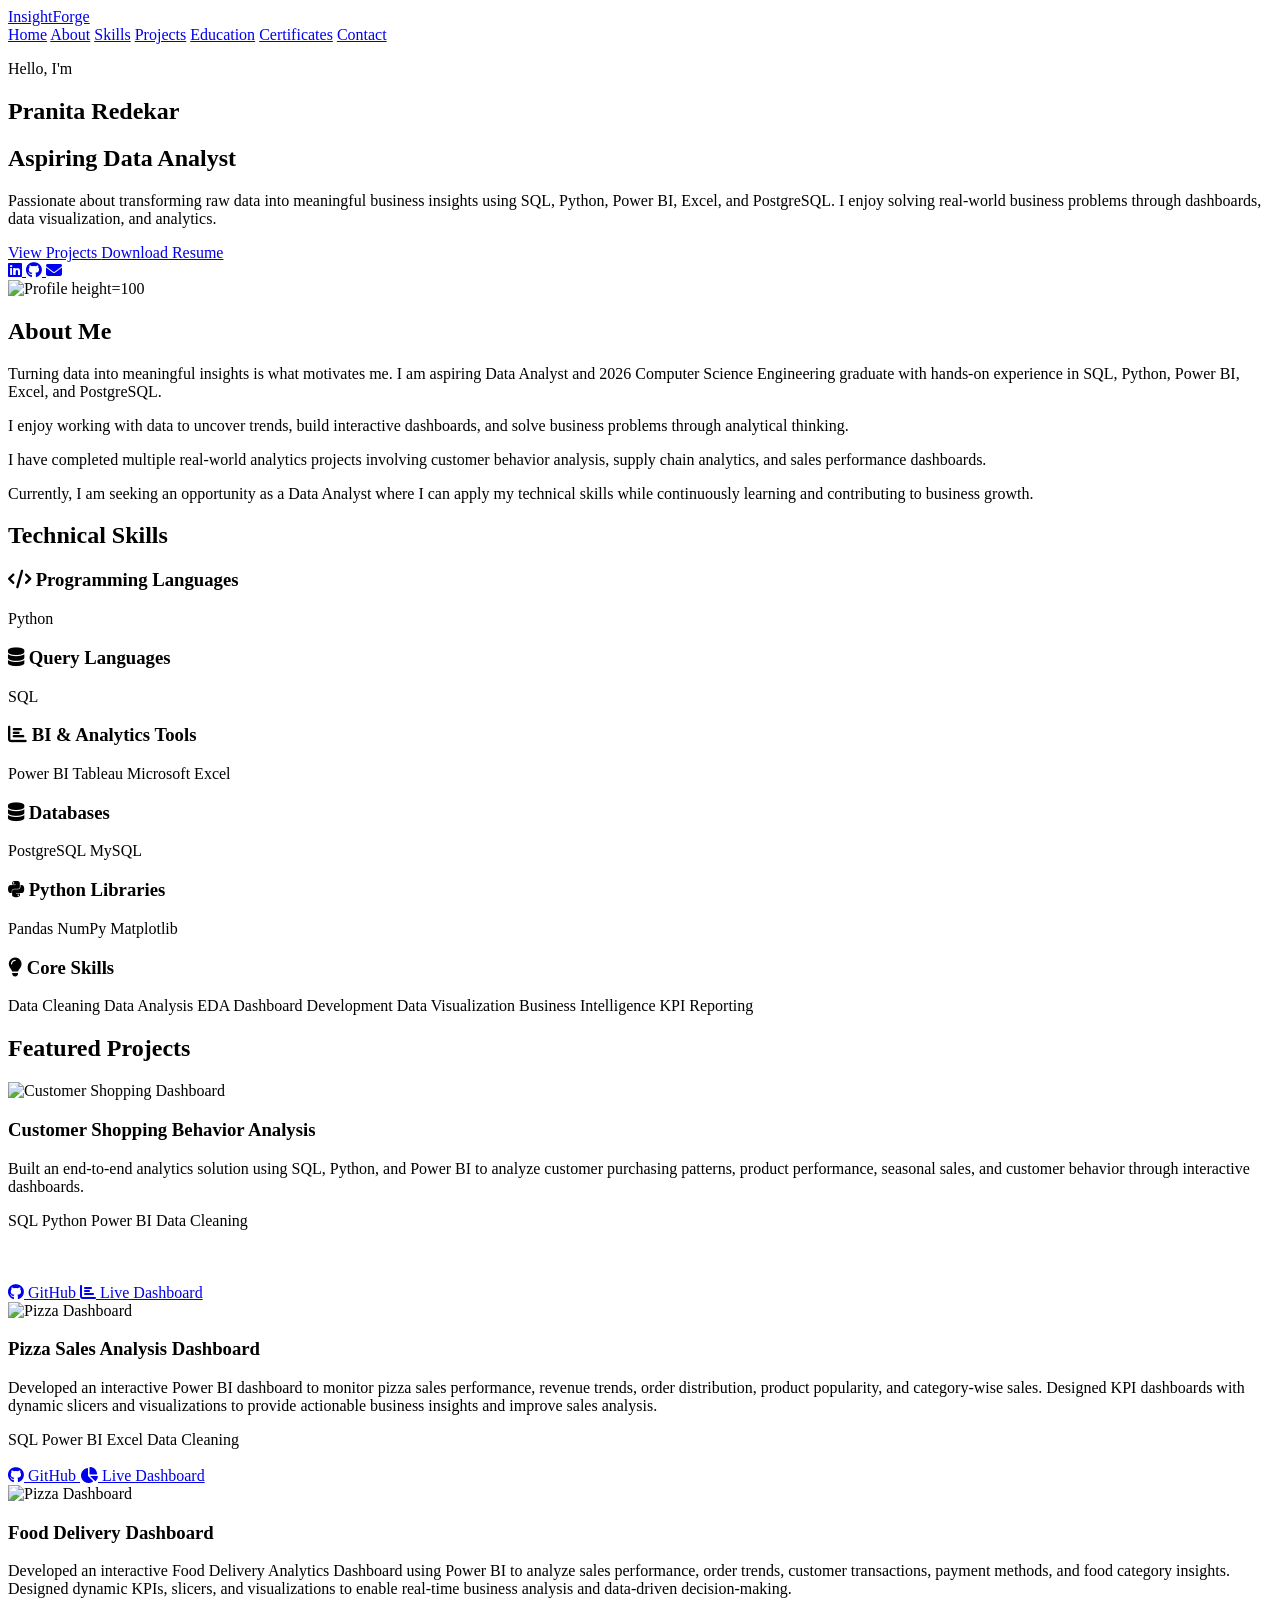
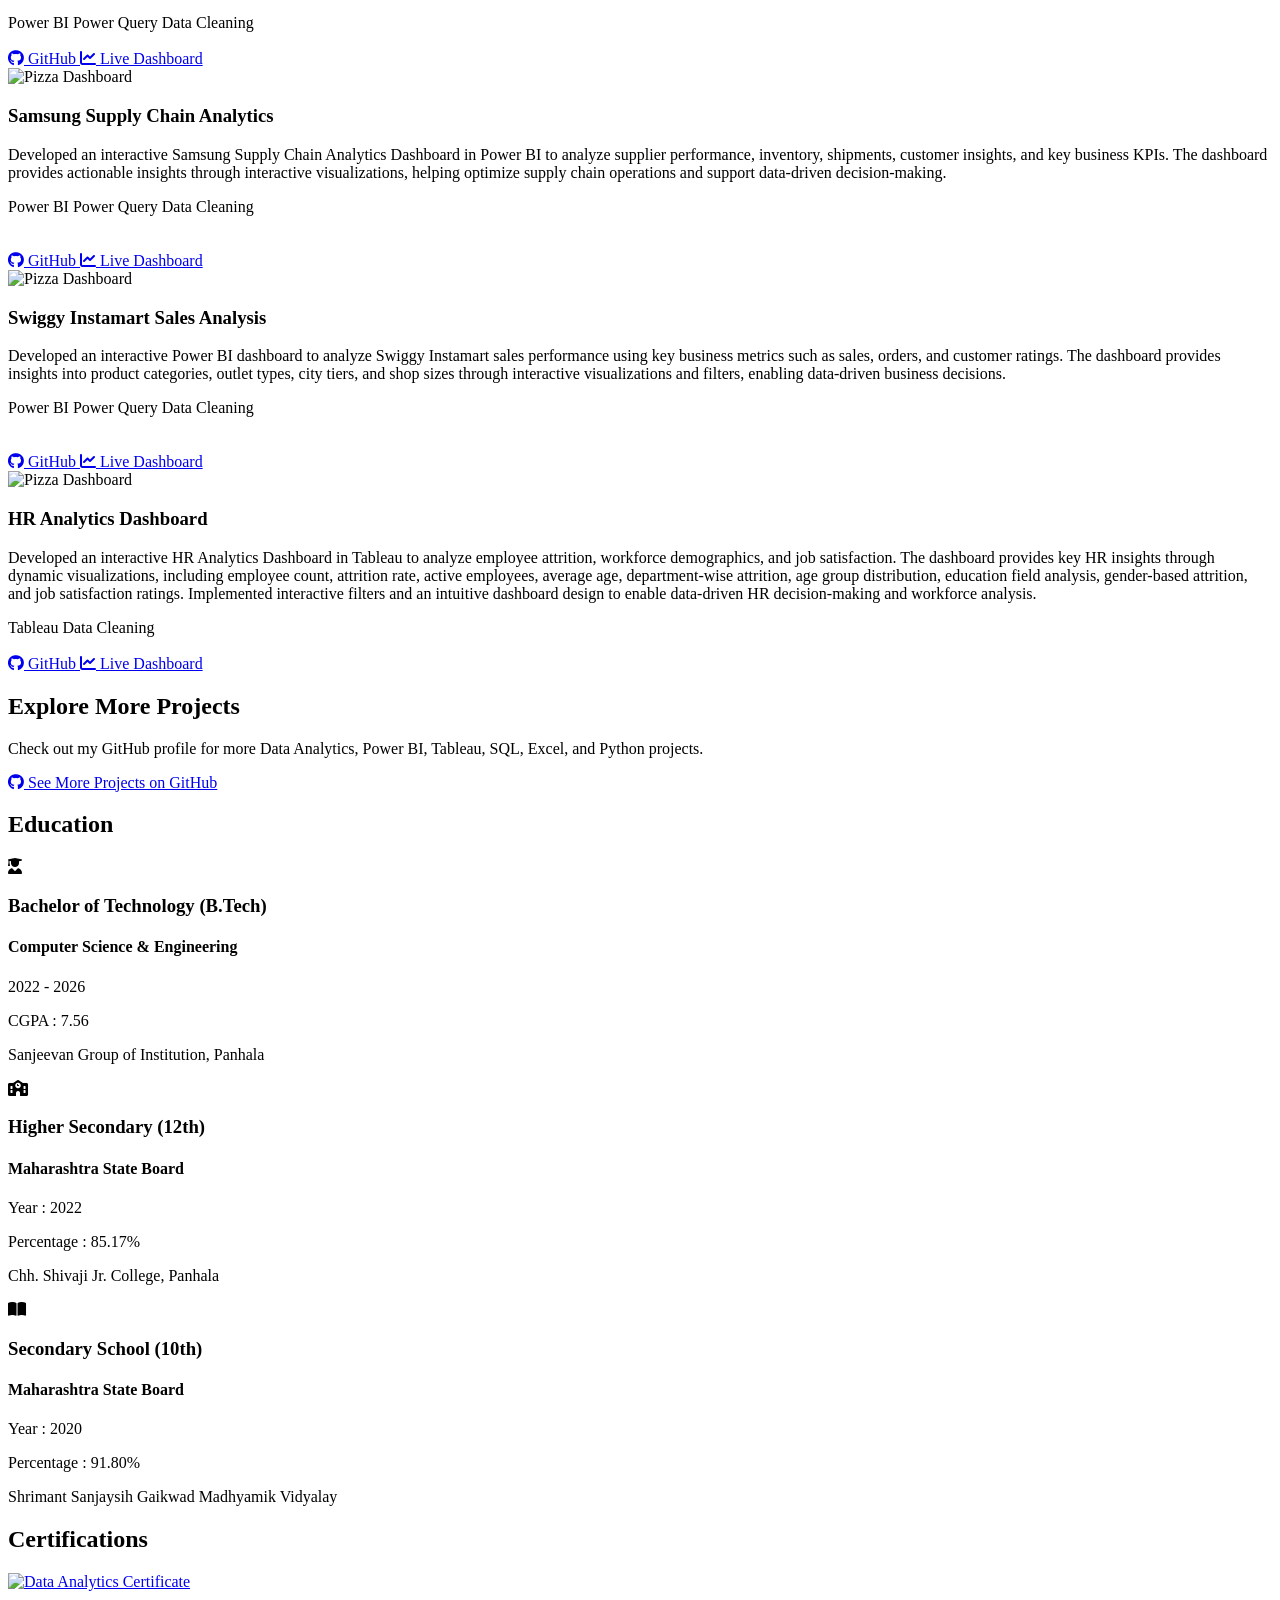
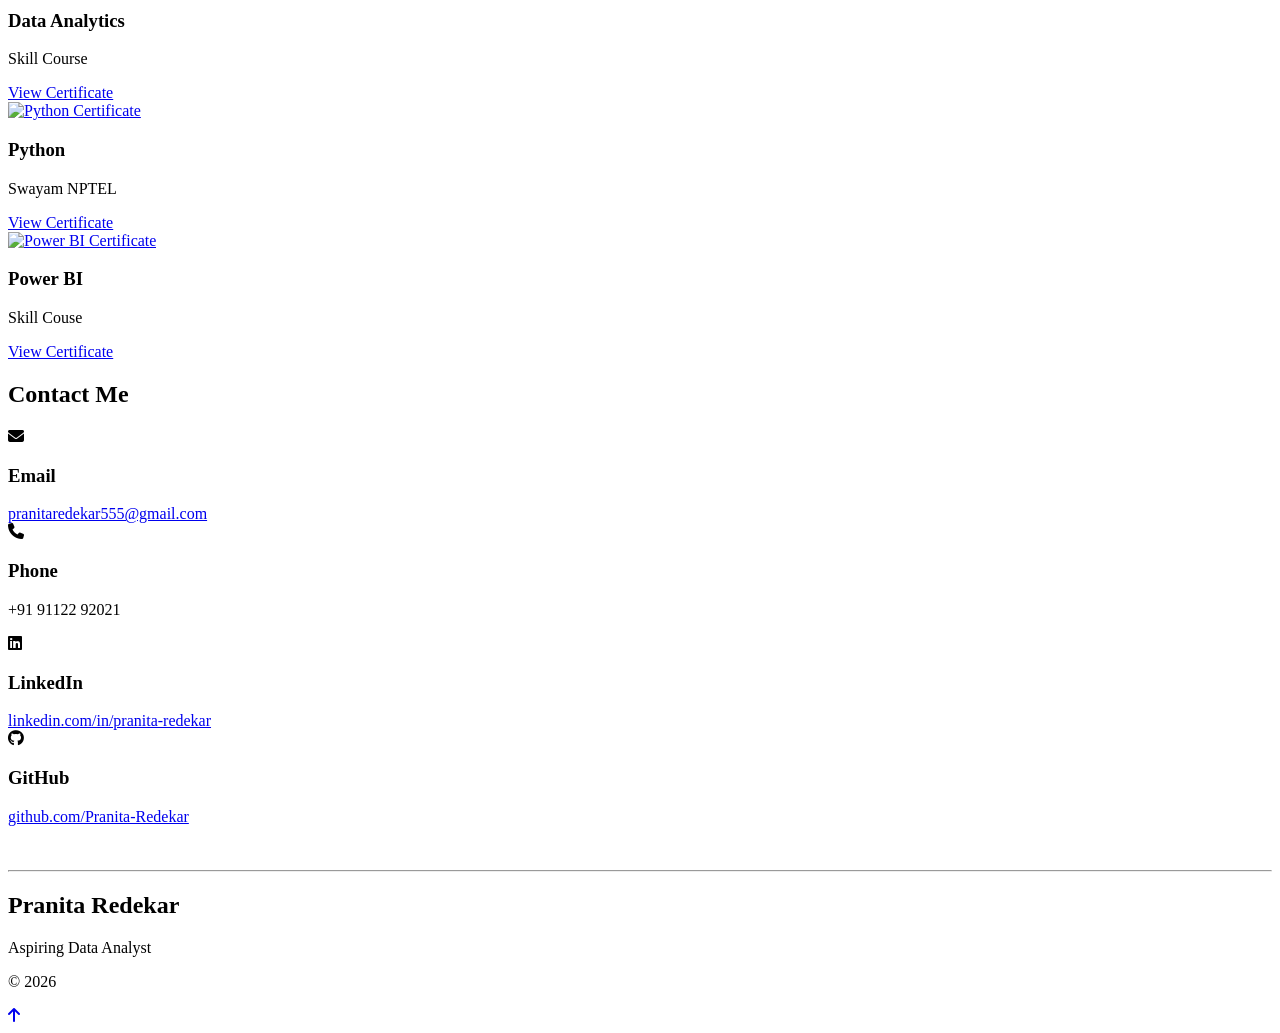
==== index.html @ 8d994162 "Add files via upload" ====
<!DOCTYPE html>
<html lang="en">
<head>
    <meta charset="UTF-8">
    <meta name="viewport" content="width=device-width, initial-scale=1.0">
    <title>Pranita | Data Analyst Portfolio</title>

    <link rel="stylesheet" href="style.css">

    <!-- Google Fonts -->
    <link href="https://fonts.googleapis.com/css2?family=Poppins:wght@300;400;500;600;700&display=swap" rel="stylesheet">

    <!-- Font Awesome -->
    <link rel="stylesheet"
    href="https://cdnjs.cloudflare.com/ajax/libs/font-awesome/6.5.2/css/all.min.css">

</head>

<body>

<!-- ===================== NAVBAR ===================== -->

<header>

    
    <a href="#" class="logo">
    <u>InsightForge</u> 
</a>

    <nav>

        <a href="#home">Home</a>
        <a href="#about">About</a>
        <a href="#skills">Skills</a>
        <a href="#projects">Projects</a>
        <a href="#education">Education</a>
        <a href="#certifications">Certificates</a>
        <a href="#contact">Contact</a>

    </nav>

</header>

<!-- ===================== HERO ===================== -->

<section class="hero" id="home">

<div class="hero-content">

    <p class="hello">
        Hello, I'm
    </p>

    <h1>Pranita Redekar </h1>

    <h2>Aspiring Data Analyst</h2>

    <p class="hero-description">

        Passionate about transforming raw data into meaningful business insights
        using SQL, Python, Power BI, Excel, and PostgreSQL.

        I enjoy solving real-world business problems through dashboards,
        data visualization, and analytics.

    </p>

    <div class="hero-buttons">

        <a href="#projects" class="btn">
            View Projects
        </a>

        <a href="D:\Data Analytics\Portfolio\Data Analyst - Pranita Redekar.pdf" class="btn-outline" download>
            Download Resume
        </a>

    </div>

    <div class="social-icons">

        <a href="https://www.linkedin.com/in/pranita-redekar/" target="_blank">
            <i class="fab fa-linkedin"></i>
        </a>

        <a href="https://github.com/Pranita-Redekar" target="_blank">
            <i class="fab fa-github"></i>
        </a>

        
        <a href="mailto:pranitaredekar555@gmail.com" class="social-btn">
            <i class="fas fa-envelope"></i>
        </a>

    </div>

</div>


<div class="hero-image">

    <img src="D:\Data Analytics\Portfolio\Images\New.jpeg" alt="Profile height=100" >

</div>

</section>

<!-- ===================== ABOUT ===================== -->

<section id="about">

<h2 class="section-title">
    About Me
</h2>

<div class="about-container">

<div class="about-text">

<p>

Turning data into meaningful insights is what motivates me. I am aspiring Data Analyst and 2026 Computer Science Engineering graduate with hands-on experience in SQL, Python, Power BI, Excel, and PostgreSQL.

</p>

<p>

I enjoy working with data to uncover trends, build interactive
dashboards, and solve business problems through analytical thinking.

</p>

<p>

I have completed multiple real-world analytics projects involving
customer behavior analysis, supply chain analytics, and sales
performance dashboards.

</p>

<p>

Currently, I am seeking an opportunity as a Data Analyst where I
can apply my technical skills while continuously learning and
contributing to business growth.

</p>

</div>

</div>

</section>



<!-- ===================================================== -->
<!-- ===================== SKILLS ===================== -->

<section id="skills">

    <h2 class="section-title">Technical Skills</h2>

    <div class="skills-container">

        <!-- Programming Languages -->
        <div class="skill-category">

            <h3><i class="fas fa-code"></i> Programming Languages</h3>

            <div class="skill-items">
                <span>Python</span>
            </div>

        </div>

        <!-- Query Languages -->
        <div class="skill-category">

            <h3><i class="fas fa-database"></i> Query Languages</h3>

            <div class="skill-items">
            <span>SQL</span>
            </div>

        </div>

        

        <!-- BI Tools -->
        <div class="skill-category">

            <h3><i class="fas fa-chart-bar"></i> BI & Analytics Tools</h3>

            <div class="skill-items">
                <span>Power BI</span>
                <span>Tableau</span>
                <span>Microsoft Excel</span>
            </div>

        </div>

        <!-- Databases -->
        <div class="skill-category">

            <h3><i class="fas fa-database"></i> Databases</h3>

            <div class="skill-items">
                <span>PostgreSQL</span>
                <span>MySQL</span>
            </div>

        </div>

        <!-- Python Libraries -->
        <div class="skill-category">

            <h3><i class="fab fa-python"></i> Python Libraries</h3>

            <div class="skill-items">
                <span>Pandas</span>
                <span>NumPy</span>
                <span>Matplotlib</span>
            </div>

        </div>

        <!-- Core Skills -->
        <div class="skill-category">

            <h3><i class="fas fa-lightbulb"></i> Core Skills</h3>

            <div class="skill-items">
                <span>Data Cleaning</span>
                <span>Data Analysis</span>
                <span>EDA</span>
                <span>Dashboard Development</span>
                <span>Data Visualization</span>
                <span>Business Intelligence</span>
                <span>KPI Reporting</span>
            </div>

        </div>

    </div>

</section>





<!-- ===================== PROJECTS ===================== -->

<section id="projects">

    <h2 class="section-title">Featured Projects</h2>

    <div class="projects-container">

        <!-- Project 1 -->

<div class="project-card">

<img src="D:\Data Analytics\Portfolio\Images\Customer Shopping Behavior.png"
alt="Customer Shopping Dashboard">

<div class="project-content">

<h3>Customer Shopping Behavior Analysis</h3>

<p>

Built an end-to-end analytics solution using SQL, Python, and Power BI to analyze customer purchasing patterns, product performance, seasonal sales, and customer behavior through interactive dashboards.

</p>

<div class="tech-stack">

<span>SQL</span>

<span>Python</span>

<span>Power BI</span>

<span>Data Cleaning</span>

</div>
<br>
<br>
<br>

<div class="project-links">

<a href="https://github.com/Pranita-Redekar/Customer-Shopping-Behavior-Power-BI-Python-SQL"
target="_blank">

<i class="fab fa-github"></i>
GitHub

</a>

<a href="https://app.powerbi.com/"
target="_blank">

<i class="fas fa-chart-bar"></i>
Live Dashboard

</a>

</div>

</div>

</div>

<!-- Project 2 -->

<div class="project-card">

<img src="D:\Data Analytics\Portfolio\Images\Pizza Sales Dashboard.png"
alt="Pizza Dashboard">

<div class="project-content">

<h3>Pizza Sales Analysis Dashboard</h3>

<p>

    Developed an interactive Power BI dashboard to monitor pizza sales performance, revenue trends, order distribution, product popularity, and category-wise sales. Designed KPI dashboards with dynamic slicers and visualizations to provide actionable business insights and improve sales analysis.
    
</p>

<div class="tech-stack">

<span>SQL</span>

<span>Power BI</span>

<span>Excel</span>

<span>Data Cleaning</span>


</div>
<br>
<div class="project-links">

<a href="https://github.com/Pranita-Redekar/Pizza-Sales-Analysis-Power-BI-and-SQL"
target="_blank">

<i class="fab fa-github"></i>

GitHub

</a>

<a href="https://app.powerbi.com/"
target="_blank">

<i class="fas fa-chart-pie"></i>

Live Dashboard

</a>

</div>

</div>

</div>




<!-- Project 3 -->

<div class="project-card">

<img src="D:\Data Analytics\Portfolio\Images\Food Delivery.png"
alt="Pizza Dashboard">


<div class="project-content">

<h3>Food Delivery Dashboard</h3>

<p>

Developed an interactive Food Delivery Analytics Dashboard using Power BI to analyze sales performance, order trends, customer transactions, payment methods, and food category insights. Designed dynamic KPIs, slicers, and visualizations to enable real-time business analysis and data-driven decision-making.

</p>

<div class="tech-stack">

<span>Power BI</span>

<span>Power Query</span>

<span>Data Cleaning</span>


</div>
<br>

<div class="project-links">

<a href="https://github.com/Pranita-Redekar/Food-Delivery-Dashboard-PowerBI"
target="_blank">

<i class="fab fa-github"></i>

GitHub

</a>

<a href="https://app.powerbi.com/"
target="_blank">

<i class="fas fa-chart-line"></i>

Live Dashboard

</a>

</div>

</div>

</div>

<!-- Project 3 -->

<div class="project-card">

<img src="D:\Data Analytics\Portfolio\Images\Supply Chain.png"
alt="Pizza Dashboard">



<div class="project-content">

<h3>Samsung Supply Chain Analytics</h3>

<p>

Developed an interactive Samsung Supply Chain Analytics Dashboard in Power BI to analyze supplier performance, inventory, shipments, customer insights, and key business KPIs. The dashboard provides actionable insights through interactive visualizations, helping optimize supply chain operations and support data-driven decision-making.
</p>

<div class="tech-stack">

<span>Power BI</span>

<span>Power Query</span>

<span>Data Cleaning</span>


</div>
<br>
<br>

<div class="project-links">

<a href="https://github.com/Pranita-Redekar/Samsung-Supply-Chain-Project-Power-BI"
target="_blank">

<i class="fab fa-github"></i>

GitHub

</a>

<a href="https://app.powerbi.com/"
target="_blank">

<i class="fas fa-chart-line"></i>

Live Dashboard

</a>

</div>

</div>

</div>



<!-- Project 5 -->

<div class="project-card">

<img src="D:\Data Analytics\Portfolio\Images\Swiggy Sales.png"
alt="Pizza Dashboard">


<div class="project-content">

<h3>Swiggy Instamart Sales Analysis</h3>

<p>

Developed an interactive Power BI dashboard to analyze Swiggy Instamart sales performance using key business metrics such as sales, orders, and customer ratings. The dashboard provides insights into product categories, outlet types, city tiers, and shop sizes through interactive visualizations and filters, enabling data-driven business decisions.
</p>

<div class="tech-stack">

<span>Power BI</span>

<span>Power Query</span>

<span>Data Cleaning</span>


</div>
<br><br>

<div class="project-links">

<a href="https://github.com/Pranita-Redekar/Swiggy-Instamart-Sales-Performance-Dashboard-Power-BI"
target="_blank">

<i class="fab fa-github"></i>

GitHub

</a>

<a href="https://app.powerbi.com/"
target="_blank">

<i class="fas fa-chart-line"></i>

Live Dashboard

</a>

</div>

</div>

</div>


<!-- Project 6 -->

<div class="project-card">

<img src="D:\Data Analytics\Portfolio\Images\HR Analytics.png"
alt="Pizza Dashboard">


<div class="project-content">

<h3>HR Analytics Dashboard</h3>

<p>
Developed an interactive HR Analytics Dashboard in Tableau to analyze employee attrition, workforce demographics, and job satisfaction. The dashboard provides key HR insights through dynamic visualizations, including employee count, attrition rate, active employees, average age, department-wise attrition, age group distribution, education field analysis, gender-based attrition, and job satisfaction ratings. Implemented interactive filters and an intuitive dashboard design to enable data-driven HR decision-making and workforce analysis.
</p>

<div class="tech-stack">

<span>Tableau</span>

<span>Data Cleaning</span>


</div>
<br>

<div class="project-links">

<a href="https://github.com/Pranita-Redekar/HR-Analytics-Dashboard-Tableau"
target="_blank">

<i class="fab fa-github"></i>

GitHub

</a>

<a href="https://app.powerbi.com/"
target="_blank">

<i class="fas fa-chart-line"></i>

Live Dashboard

</a>

</div>

</div>

</div>


    </div> <!-- End of projects-container -->

    <section class="github-section">
        <div class="github-box">
            <h2>Explore More Projects</h2>

        <p>
            Check out my GitHub profile for more Data Analytics,
            Power BI, Tableau, SQL, Excel, and Python projects.
        </p>

        <a href="https://github.com/Pranita-Redekar"
           target="_blank"
           class="github-btn">

            <i class="fab fa-github"></i>
            See More Projects on GitHub

        </a>
        </div>
    </section>

</section>




<!-- Skills Section -->
<!-- Do not add anything below until Part 2 -->
<!-- ===================================================== -->
<!-- ===================== EDUCATION ===================== -->

<section id="education">

    <h2 class="section-title">Education</h2>

    <div class="education-container">

        <!-- B.E. -->
        <div class="education-card">

            <i class="fas fa-user-graduate"></i>

            <h3>Bachelor of Technology (B.Tech)</h3>

            <h4>Computer Science & Engineering </h4>

            <p>2022 - 2026</p>

            <p>CGPA : 7.56</p>

            <p>Sanjeevan Group of Institution, Panhala</p>

        </div>

        <!-- 12th -->

        <div class="education-card">

            <i class="fas fa-school"></i>

            <h3>Higher Secondary (12th)</h3>

            <h4>Maharashtra State Board</h4>

            <p>Year : 2022</p>

            <p>Percentage : 85.17%</p>

            <p>Chh. Shivaji Jr. College, Panhala</p>

        </div>

        <!-- 10th -->

        <div class="education-card">

            <i class="fas fa-book-open"></i>

            <h3>Secondary School (10th)</h3>

            <h4>Maharashtra State Board</h4>

            <p>Year : 2020</p>

            <p>Percentage : 91.80%</p>

            <p>Shrimant Sanjaysih Gaikwad Madhyamik Vidyalay</p>

        </div>

    </div>

</section>






<!-- ===================== CERTIFICATIONS ===================== -->

<section id="certifications">

    <h2 class="section-title">Certifications</h2>

    <div class="certificate-container">

        <!-- Certificate 1 -->
        <div class="certificate-card">

            <a href="Certificates/Data Analytics Masterry.png" target="_blank">
                <img src="Certificates/Data Analytics Masterry.png"
                     alt="Data Analytics Certificate"
                     class="certificate-img">
            </a>

            <h3>Data Analytics</h3>

            <p>Skill Course</p>

            <a href="Certificates/Data Analytics Masterry.png"
               target="_blank"
               class="certificate-btn">
               View Certificate
            </a>

        </div>

        <!-- Certificate 2 -->
        <div class="certificate-card">

            <a href="Certificates/Python NPTEL Certificate.jpg" target="_blank">
                <img src="Certificates/Python NPTEL Certificate.jpg"
                     alt="Python Certificate"
                     class="certificate-img">
            </a>

            <h3>Python</h3>

            <p>Swayam NPTEL</p>

            <a href="Certificates/Python NPTEL Certificate.jpg"
               target="_blank"
               class="certificate-btn">
               View Certificate
            </a>

        </div>

        <!-- Certificate 3 -->
        <div class="certificate-card">

            <a href="Certificates/Power BI Certificate.png" target="_blank">
                <img src="Certificates/Power BI Certificate.png"
                     alt="Power BI Certificate"
                     class="certificate-img">
            </a>

            <h3>Power BI</h3>

            <p>Skill Couse</p>

            <a href="Certificates/Power BI Certificate.png"
               target="_blank"
               class="certificate-btn">
               View Certificate
            </a>

        </div>

    </div>

</section>



<!-- ===================== CONTACT ===================== -->

<section id="contact">

<h2 class="section-title">

Contact Me

</h2>


<div class="contact-container">


<!-- Email -->


<div class="contact-card">
    <i class="fas fa-envelope"></i>
    <h3>Email</h3>
    <a href="mailto:pranitaredekar555@gmail.com">
        pranitaredekar555@gmail.com
    </a>
</div>

<!-- Phone -->

<div class="contact-card">

<i class="fas fa-phone"></i>

<h3>Phone</h3>

<p>+91 91122 92021</p>

</div>


<div class="contact-card">
    <i class="fab fa-linkedin"></i>
    <h3>LinkedIn</h3>
    <a href="https://www.linkedin.com/in/pranita-redekar/" target="_blank">
        linkedin.com/in/pranita-redekar
    </a>
</div>

<div class="contact-card">
    <i class="fab fa-github"></i>
    <h3>GitHub</h3>
    <a href="https://github.com/Pranita-Redekar" target="_blank">
        github.com/Pranita-Redekar
    </a>
</div>

</div>


<!-- ===================== FOOTER ===================== -->
<br>
<br>
<hr>
<footer class="footer">

<div class="footer-content">

<h2>Pranita Redekar</h2>

<p>Aspiring Data Analyst</p>


<p class="copyright">© 2026 </p>

<!-- Back to Top -->

<a href="#home" class="top-btn">

<i class="fas fa-arrow-up"></i>

</a>
</div>


</footer>




</html>
<script src="script.js"></script>
</body>
</html>
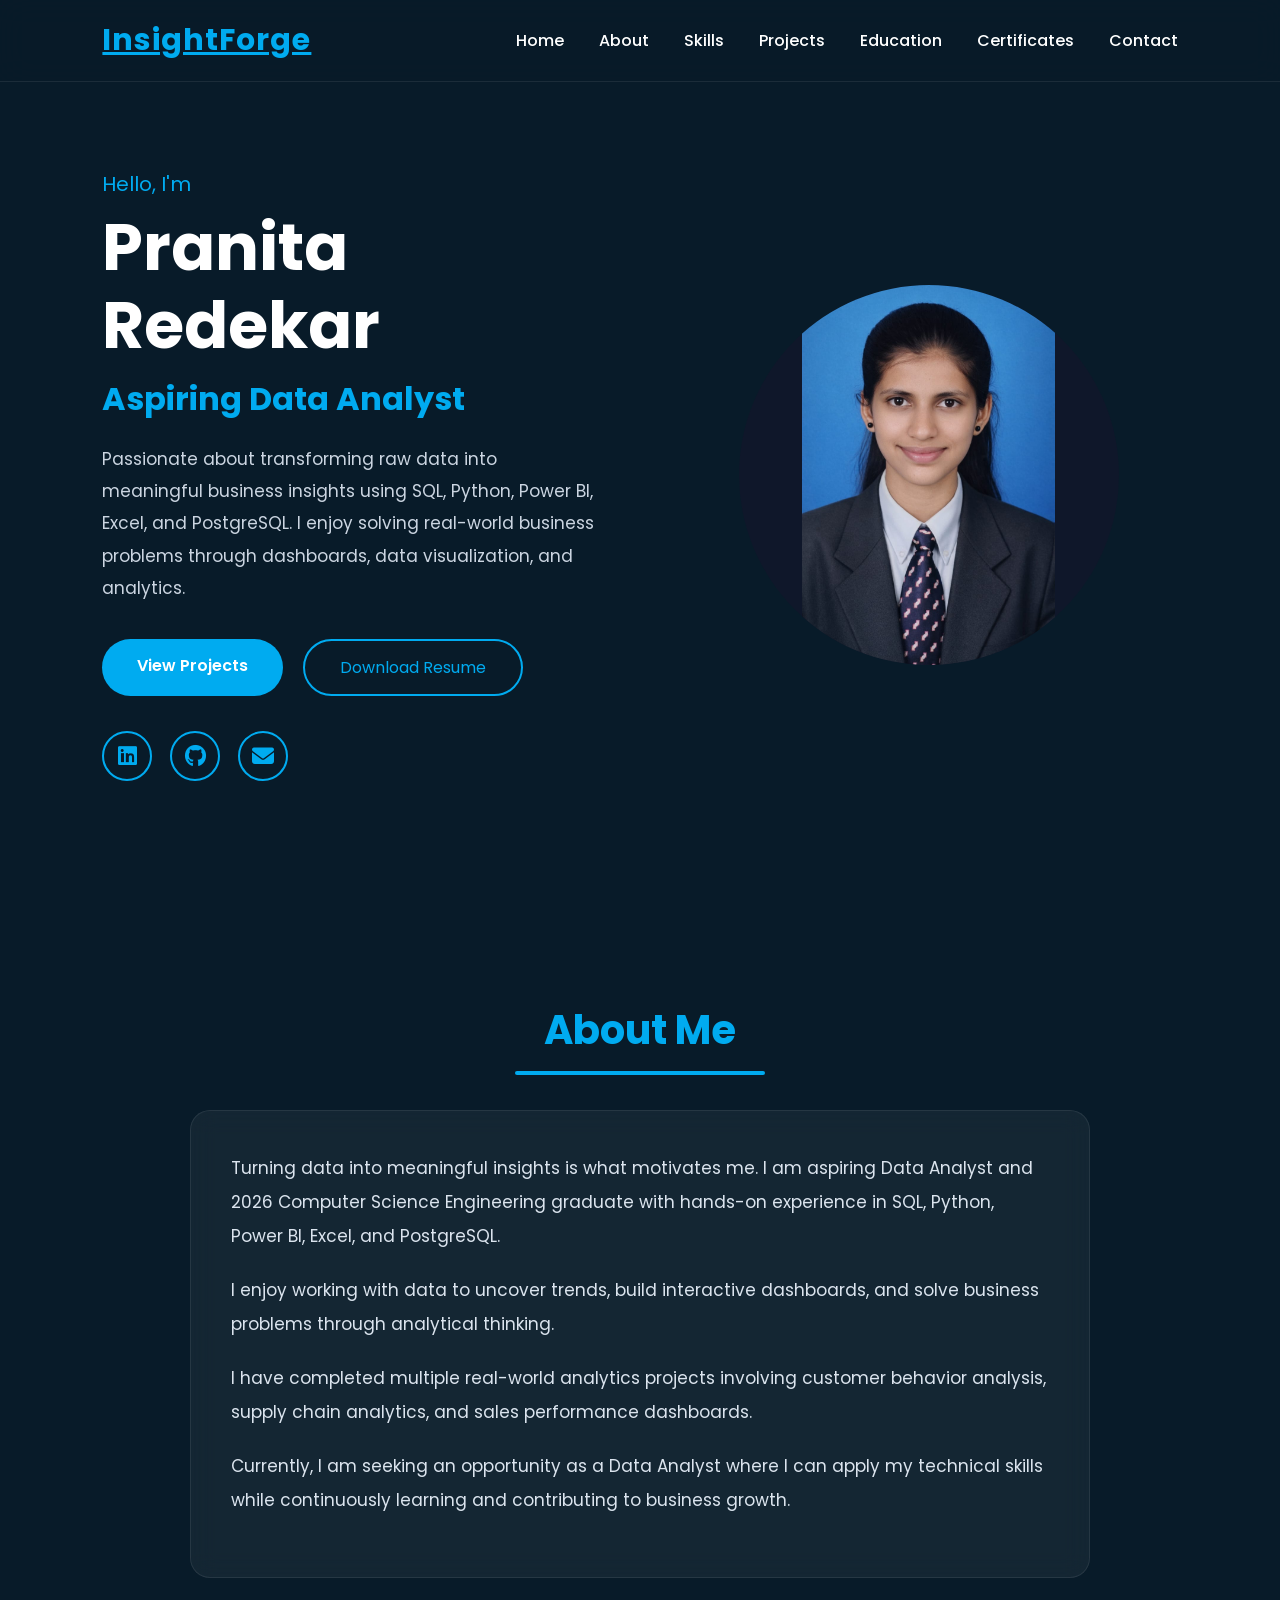
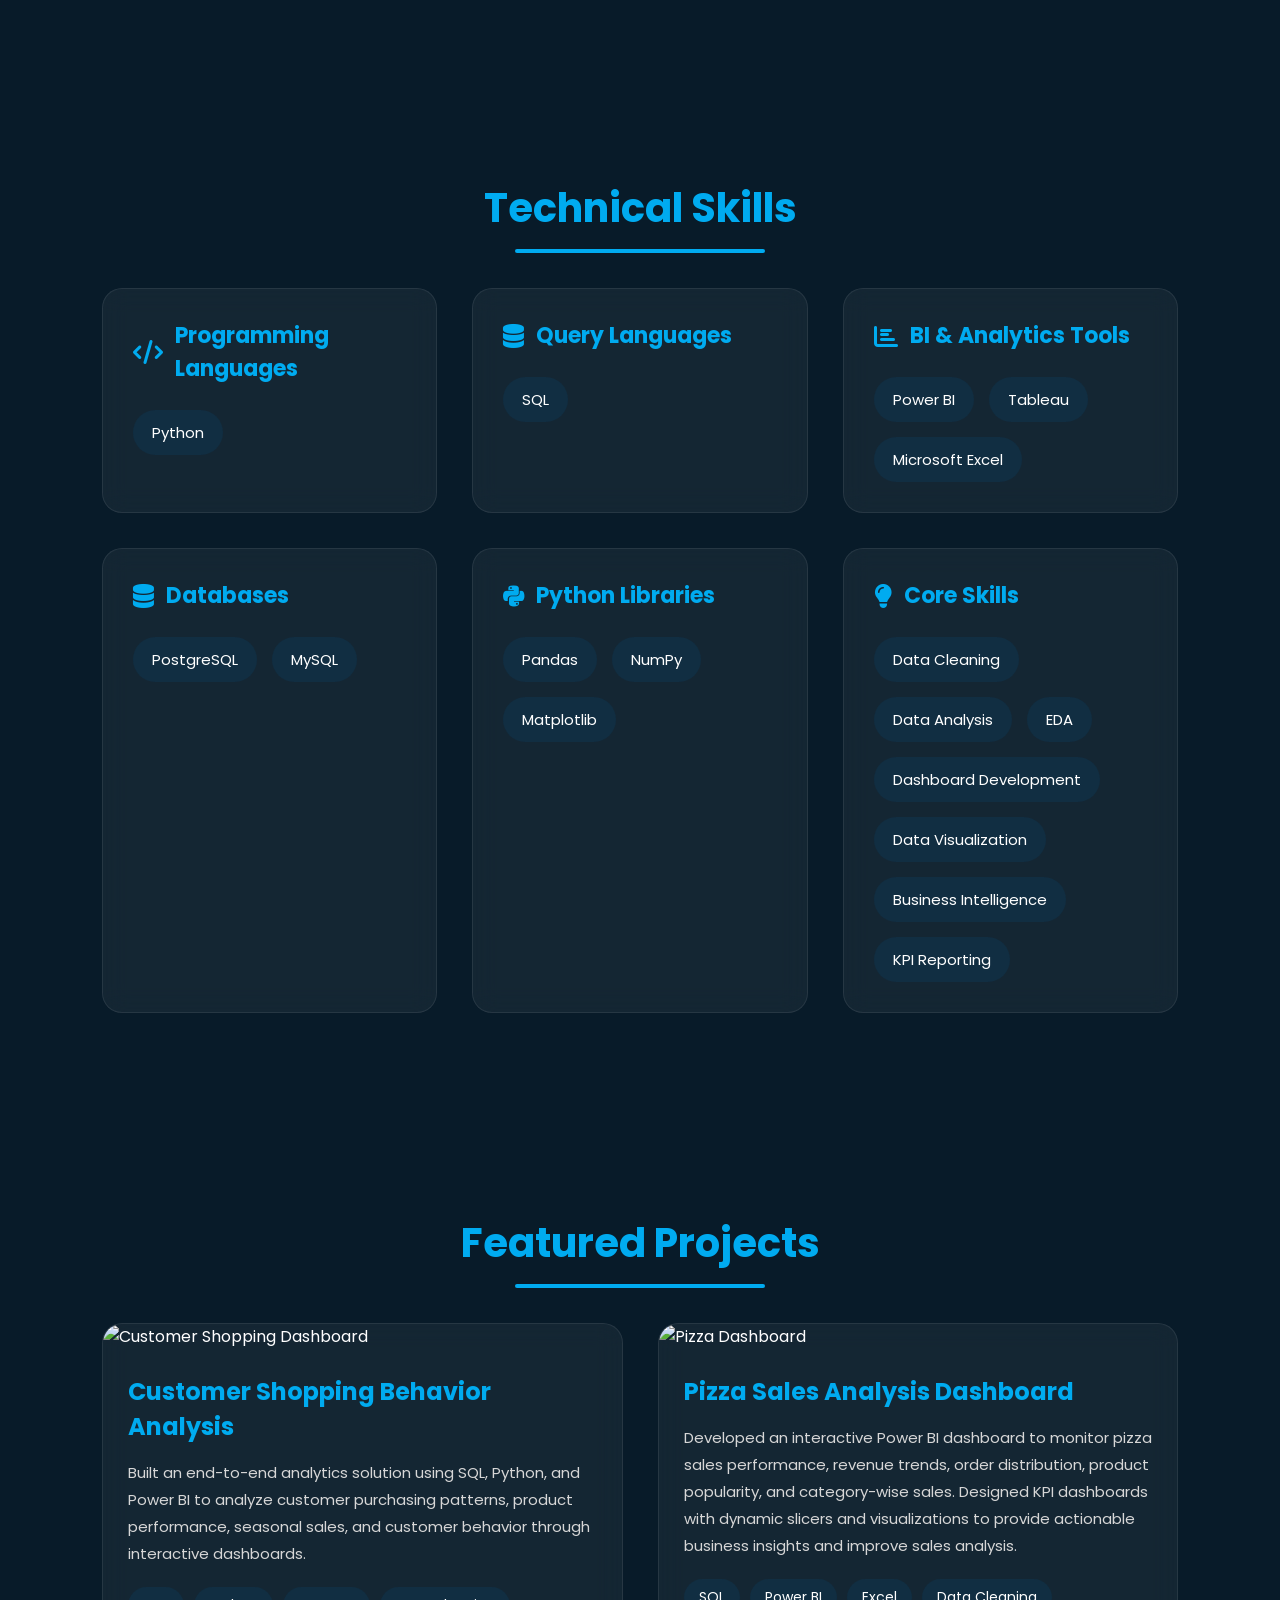
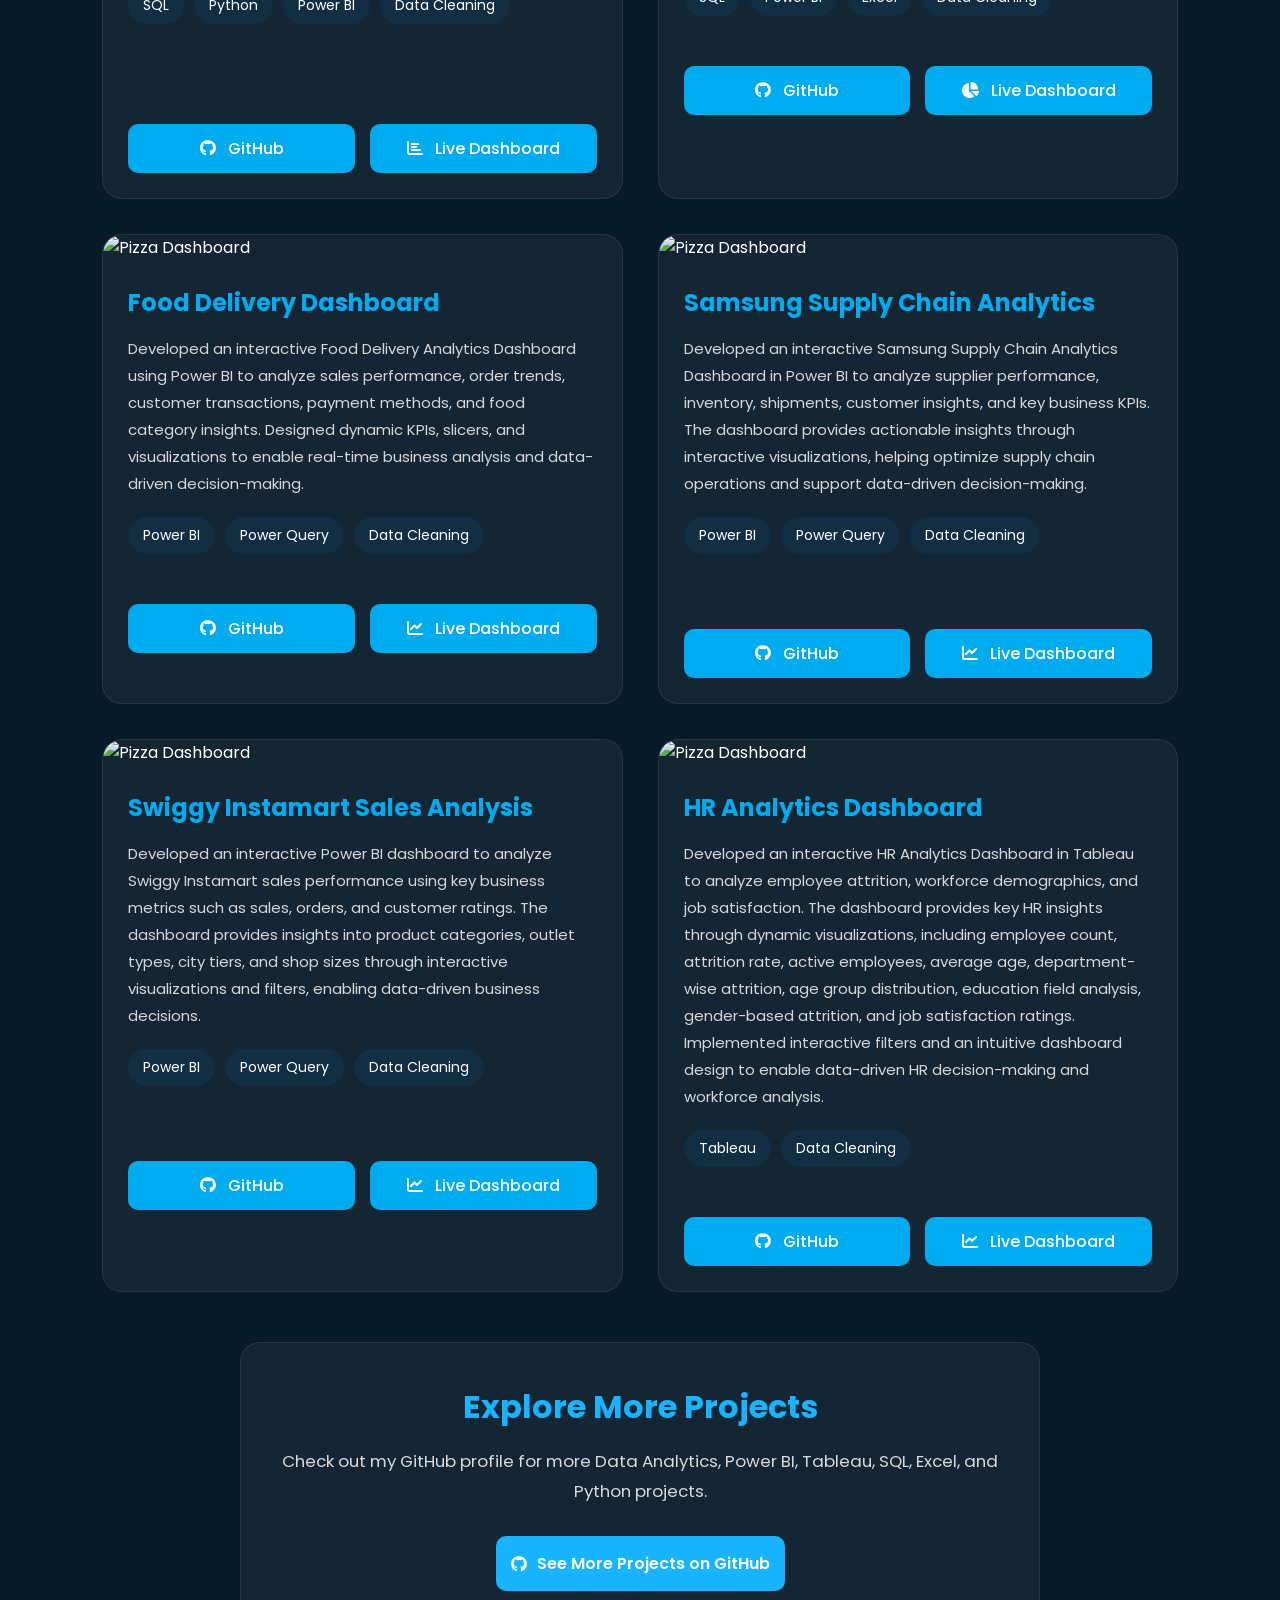
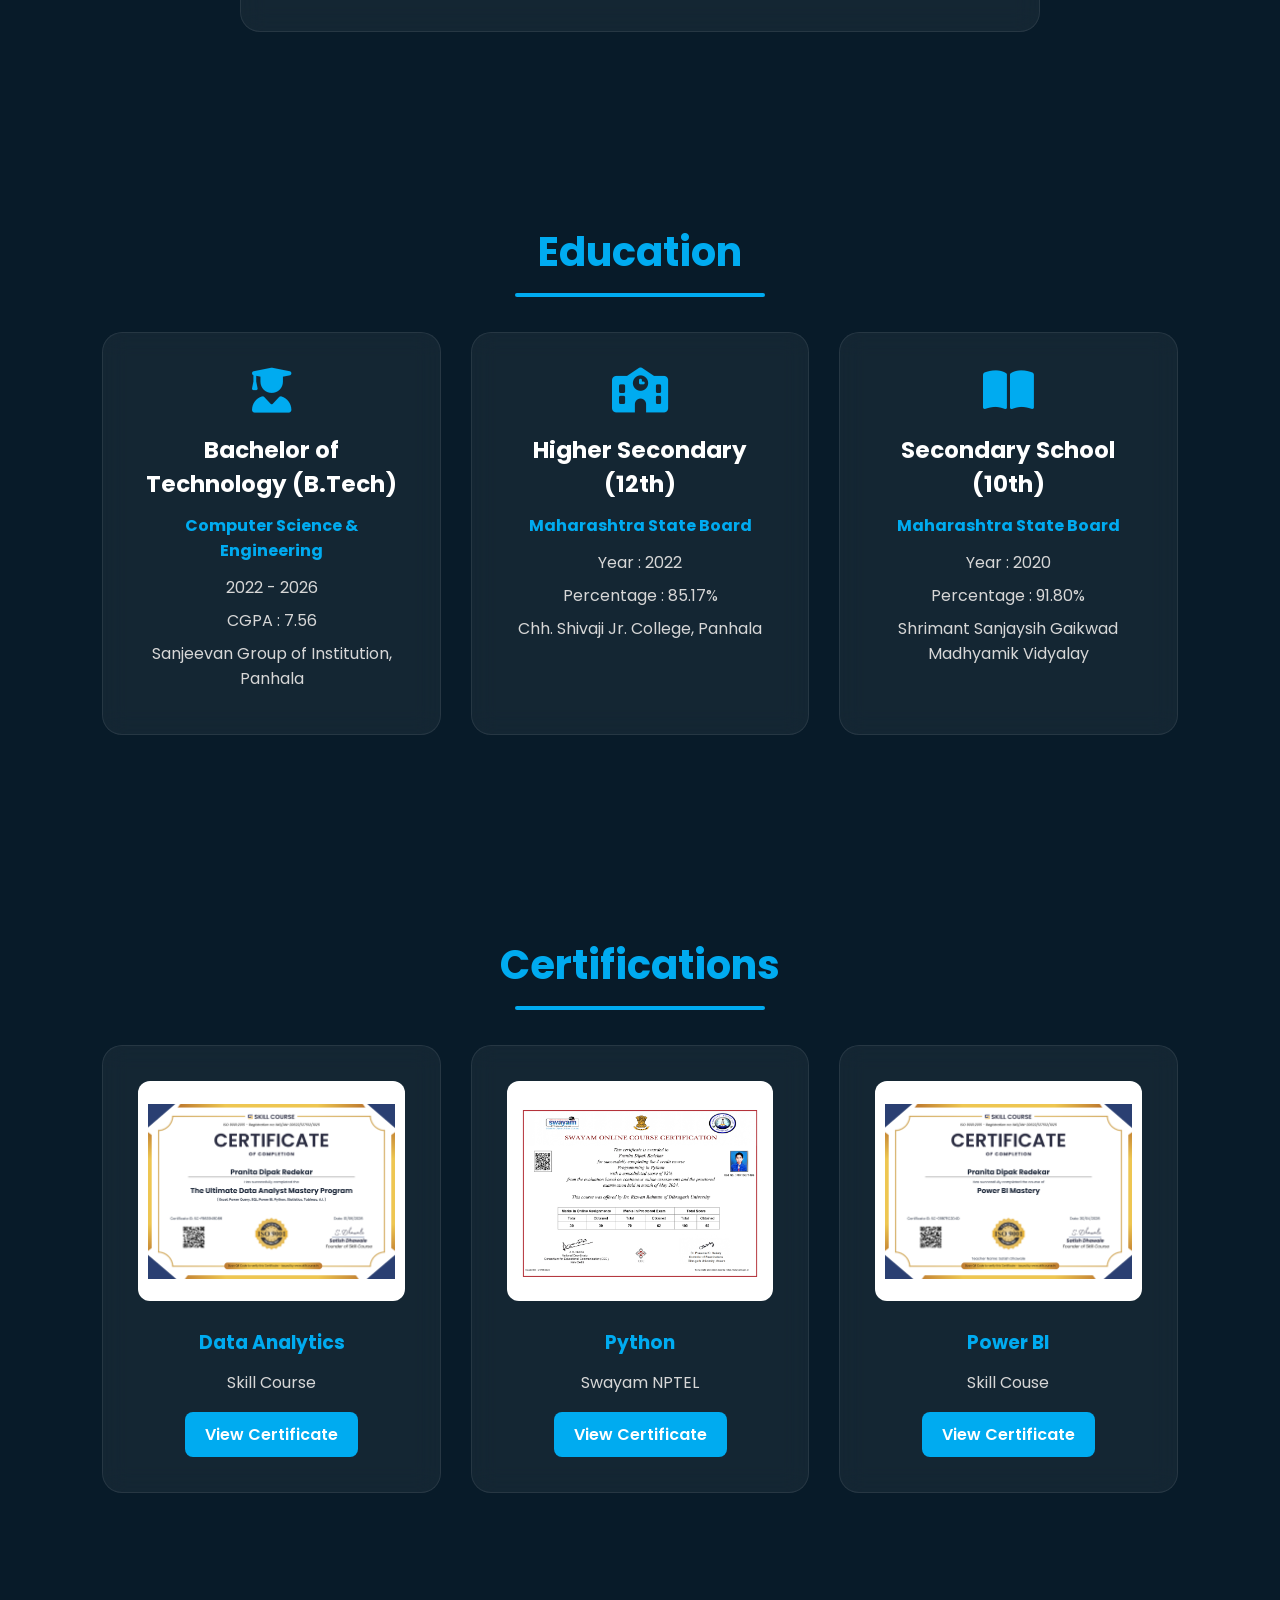
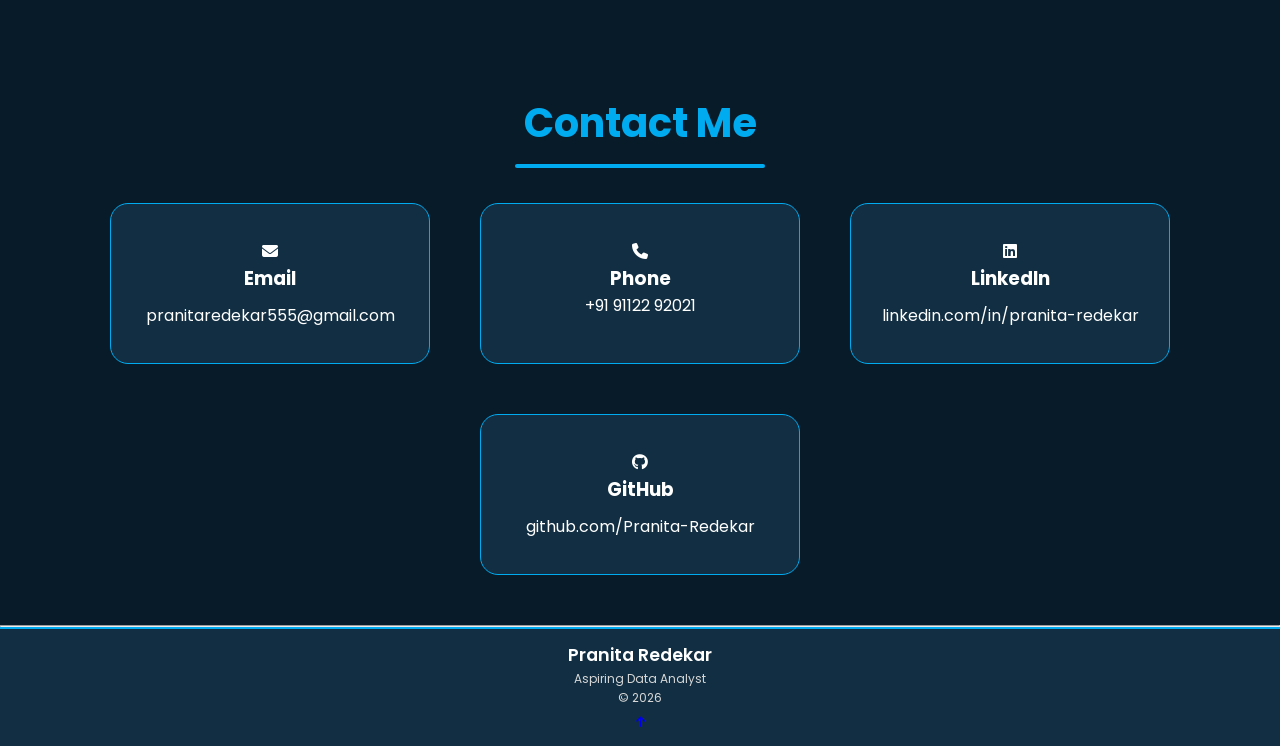
==== commit 17651730: "Add files via upload" ====
--- a/index.html
+++ b/index.html
@@ -99,7 +99,7 @@
 
 <div class="hero-image">
 
-    <img src="D:\Data Analytics\Portfolio\Images\New.jpeg" alt="Profile height=100" >
+    <img src="/Images/New.jpeg" alt="Profile height=100" >
 
 </div>
 
--- a/style.css
+++ b/style.css
@@ -0,0 +1,1357 @@
+/* ==========================================
+   GOOGLE FONT
+========================================== */
+
+@import url('https://fonts.googleapis.com/css2?family=Poppins:wght@300;400;500;600;700;800&display=swap');
+
+/* ==========================================
+   RESET
+========================================== */
+
+*{
+    margin:0;
+    padding:0;
+    box-sizing:border-box;
+    scroll-behavior:smooth;
+    font-family:'Poppins',sans-serif;
+}
+
+body{
+
+    background:#081b29;
+    color:#fff;
+    overflow-x:hidden;
+
+}
+
+html{
+
+    scroll-behavior:smooth;
+
+}
+
+a{
+
+    text-decoration:none;
+
+}
+
+ul{
+
+    list-style:none;
+
+}
+
+/* ==========================================
+   CUSTOM SCROLL BAR
+========================================== */
+
+::-webkit-scrollbar{
+
+    width:10px;
+
+}
+
+::-webkit-scrollbar-track{
+
+    background:#081b29;
+
+}
+
+::-webkit-scrollbar-thumb{
+
+    background:#00abf0;
+    border-radius:20px;
+
+}
+
+::-webkit-scrollbar-thumb:hover{
+
+    background:#0095d5;
+
+}
+
+/* ==========================================
+   HEADER
+========================================== */
+
+header{
+
+    position:fixed;
+    top:0;
+    left:0;
+
+    width:100%;
+
+    padding:18px 8%;
+
+    display:flex;
+    justify-content:space-between;
+    align-items:center;
+
+    background:rgba(8,27,41,.75);
+
+    backdrop-filter:blur(15px);
+
+    z-index:999;
+
+    border-bottom:1px solid rgba(255,255,255,.08);
+
+}
+
+/* ==========================================
+   LOGO
+========================================== */
+
+.logo{
+
+    color:#00abf0;
+
+    font-size:30px;
+
+    font-weight:700;
+
+    letter-spacing:1px;
+
+}
+
+/* ==========================================
+   NAVBAR
+========================================== */
+
+nav{
+
+    display:flex;
+    gap:35px;
+
+}
+
+nav a{
+
+    color:white;
+
+    font-weight:500;
+
+    transition:.35s;
+
+    position:relative;
+
+}
+
+nav a::after{
+
+    content:"";
+
+    position:absolute;
+
+    left:0;
+    bottom:-6px;
+
+    width:0;
+
+    height:2px;
+
+    background:#00abf0;
+
+    transition:.4s;
+
+}
+
+nav a:hover{
+
+    color:#00abf0;
+
+}
+
+nav a:hover::after{
+
+    width:100%;
+
+}
+
+/* ==========================================
+   HERO SECTION
+========================================== */
+
+.hero{
+
+    min-height:100vh;
+
+    display:flex;
+
+    justify-content:space-between;
+
+    align-items:center;
+
+    padding:120px 8% 70px;
+
+    gap:80px;
+
+}
+
+/* ==========================================
+   HERO CONTENT
+========================================== */
+
+.hero-content{
+
+    flex:1;
+
+}
+
+.hello{
+
+    color:#00abf0;
+
+    font-size:20px;
+
+    margin-bottom:10px;
+
+}
+
+.hero-content h1{
+
+    font-size:65px;
+
+    line-height:1.2;
+
+    margin-bottom:10px;
+
+}
+
+.hero-content h2{
+
+    font-size:32px;
+
+    color:#00abf0;
+
+    margin-bottom:20px;
+
+}
+
+.hero-description{
+
+    color:#cbd5e1;
+
+    line-height:1.9;
+
+    font-size:17px;
+
+    max-width:650px;
+
+}
+
+/* ==========================================
+   BUTTONS
+========================================== */
+
+.hero-buttons{
+
+    margin-top:35px;
+
+    display:flex;
+
+    gap:20px;
+
+}
+
+.btn{
+
+    background:#00abf0;
+
+    color:white;
+
+    padding:14px 35px;
+
+    border-radius:50px;
+
+    transition:.4s;
+
+    font-weight:600;
+
+}
+
+.btn:hover{
+
+    transform:translateY(-5px);
+
+    box-shadow:0 0 25px rgba(0,171,240,.45);
+
+}
+
+.btn-outline{
+
+    border:2px solid #00abf0;
+
+    color:#00abf0;
+
+    padding:14px 35px;
+
+    border-radius:50px;
+
+    transition:.4s;
+
+}
+
+.btn-outline:hover{
+
+    background:#00abf0;
+
+    color:white;
+
+}
+
+/* ==========================================
+   SOCIAL ICONS
+========================================== */
+
+.social-icons{
+
+    margin-top:35px;
+
+    display:flex;
+
+    gap:18px;
+
+}
+
+.social-icons a{
+
+    width:50px;
+
+    height:50px;
+
+    display:flex;
+
+    justify-content:center;
+
+    align-items:center;
+
+    border-radius:50%;
+
+    border:2px solid #00abf0;
+
+    color:#00abf0;
+
+    font-size:22px;
+
+    transition:.4s;
+
+}
+
+.social-icons a:hover{
+
+    background:#00abf0;
+
+    color:white;
+
+    transform:translateY(-8px);
+
+    box-shadow:0 0 20px rgba(0,171,240,.5);
+
+}
+
+/* ==========================================
+   PROFILE IMAGE
+========================================== */
+
+.hero-image{
+
+    flex:1;
+
+    display:flex;
+
+    justify-content:center;
+
+}
+
+.hero-image img{
+    width:380px;
+    height:380px;
+    border-radius:50%;
+    object-fit:contain;
+    background:#0F172A;
+}
+/*.hero-image img{
+    width:380px;
+    height:380px;
+    border-radius:50%;
+    object-fit:cover;
+    object-position:center top;
+}*/
+
+@keyframes float{
+
+    0%{
+
+        transform:translateY(0);
+
+    }
+
+    50%{
+
+        transform:translateY(-15px);
+
+    }
+
+    100%{
+
+        transform:translateY(0);
+
+    }
+
+}
+
+/* ==========================================
+   SECTION TITLE
+========================================== */
+
+.section-title{
+    text-align:center;
+    font-size:40px;
+    color:#00abf0;
+    position:relative;
+    margin-bottom:50px;
+}
+
+.section-title::after{
+
+    content:"";
+
+    width:250px;
+
+    height:4px;
+
+    background:#00abf0;
+
+    position:absolute;
+
+    left:50%;
+
+    bottom:-15px;
+
+    transform:translateX(-50%);
+
+    border-radius:50px;
+
+}
+/* ==========================================
+   ABOUT SECTION
+========================================== */
+
+#about{
+    padding:100px 8%;
+}
+
+.about-container{
+    display:flex;
+    justify-content:center;
+    align-items:center;
+}
+
+.about-text{
+    max-width:900px;
+    background:rgba(255,255,255,.05);
+    backdrop-filter:blur(12px);
+    border:1px solid rgba(255,255,255,.08);
+    border-radius:20px;
+    padding:40px;
+    transition:.4s;
+}
+
+.about-text:hover{
+    transform:translateY(-8px);
+    box-shadow:0 15px 35px rgba(0,171,240,.2);
+}
+
+.about-text p{
+    font-size:17px;
+    line-height:2;
+    color:#dbe4ee;
+    margin-bottom:20px;
+}
+
+/* ==========================================
+   STATS SECTION
+========================================== */
+
+.stats{
+
+    padding:70px 8%;
+
+    display:grid;
+
+    grid-template-columns:repeat(auto-fit,minmax(220px,1fr));
+
+    gap:30px;
+
+}
+
+.stat-card{
+
+    background:rgba(255,255,255,.05);
+
+    border:1px solid rgba(255,255,255,.08);
+
+    border-radius:20px;
+
+    padding:35px;
+
+    text-align:center;
+
+    backdrop-filter:blur(15px);
+
+    transition:.4s;
+
+}
+
+.stat-card:hover{
+
+    transform:translateY(-12px);
+
+    box-shadow:0 15px 35px rgba(0,171,240,.25);
+
+}
+
+.stat-card i{
+
+    font-size:45px;
+
+    color:#00abf0;
+
+    margin-bottom:20px;
+
+}
+
+.stat-card h2{
+
+    font-size:38px;
+
+    margin-bottom:10px;
+
+}
+
+.stat-card p{
+
+    color:#cbd5e1;
+
+    font-size:16px;
+
+}
+
+/* ==========================================
+   SKILLS SECTION
+========================================== */
+
+#skills{
+
+    padding:100px 8%;
+
+}
+
+.skills-container{
+
+    display:grid;
+
+    grid-template-columns:repeat(auto-fit,minmax(330px,1fr));
+
+    gap:35px;
+
+}
+
+/* ==========================================
+   SKILL CATEGORY CARD
+========================================== */
+
+.skill-category{
+
+    background:rgba(255,255,255,.05);
+
+    border:1px solid rgba(255,255,255,.08);
+
+    backdrop-filter:blur(12px);
+
+    border-radius:20px;
+
+    padding:30px;
+
+    transition:.4s;
+
+}
+
+.skill-category:hover{
+
+    transform:translateY(-10px);
+
+    box-shadow:0 15px 35px rgba(0,171,240,.25);
+
+}
+
+/* ==========================================
+   CATEGORY TITLE
+========================================== */
+
+.skill-category h3{
+
+    color:#00abf0;
+
+    font-size:22px;
+
+    margin-bottom:25px;
+
+    display:flex;
+
+    align-items:center;
+
+    gap:12px;
+
+}
+
+.skill-category h3 i{
+
+    font-size:24px;
+
+}
+
+/* ==========================================
+   SKILL TAGS
+========================================== */
+
+.skill-items{
+
+    display:flex;
+
+    flex-wrap:wrap;
+
+    gap:15px;
+
+}
+
+.skill-items span{
+
+    background:#112e42;
+
+    color:white;
+
+    padding:10px 18px;
+
+    border-radius:30px;
+
+    font-size:15px;
+
+    transition:.35s;
+
+    border:1px solid transparent;
+
+}
+
+.skill-items span:hover{
+
+    background:#00abf0;
+
+    color:#fff;
+
+    transform:scale(1.08);
+
+    border-color:#00abf0;
+
+    cursor:pointer;
+
+}
+
+/* ==========================================
+   SKILLS ANIMATION
+========================================== */
+
+.skill-category{
+
+    animation:fadeUp .8s ease;
+
+}
+
+@keyframes fadeUp{
+
+    from{
+
+        opacity:0;
+
+        transform:translateY(30px);
+
+    }
+
+    to{
+
+        opacity:1;
+
+        transform:translateY(0);
+
+    }
+
+}
+
+/* ==========================================
+   SECTION SPACING
+========================================== */
+
+section{
+
+    scroll-margin-top:90px;
+
+}
+/* ==========================================
+   ABOUT SECTION
+========================================== */
+
+#about{
+    padding:100px 8%;
+}
+
+.about-container{
+    display:flex;
+    justify-content:center;
+    align-items:center;
+}
+
+.about-text{
+    max-width:900px;
+    background:rgba(255,255,255,.05);
+    backdrop-filter:blur(12px);
+    border:1px solid rgba(255,255,255,.08);
+    border-radius:20px;
+    padding:40px;
+    transition:.4s;
+}
+
+.about-text:hover{
+    transform:translateY(-8px);
+    box-shadow:0 15px 35px rgba(0,171,240,.2);
+}
+
+.about-text p{
+    font-size:17px;
+    line-height:2;
+    color:#dbe4ee;
+    margin-bottom:20px;
+}
+
+/* ==========================================
+   STATS SECTION
+========================================== */
+
+.stats{
+
+    padding:70px 8%;
+
+    display:grid;
+
+    grid-template-columns:repeat(auto-fit,minmax(220px,1fr));
+
+    gap:30px;
+
+}
+
+.stat-card{
+
+    background:rgba(255,255,255,.05);
+
+    border:1px solid rgba(255,255,255,.08);
+
+    border-radius:20px;
+
+    padding:35px;
+
+    text-align:center;
+
+    backdrop-filter:blur(15px);
+
+    transition:.4s;
+
+}
+
+.stat-card:hover{
+
+    transform:translateY(-12px);
+
+    box-shadow:0 15px 35px rgba(0,171,240,.25);
+
+}
+
+.stat-card i{
+
+    font-size:45px;
+
+    color:#00abf0;
+
+    margin-bottom:20px;
+
+}
+
+.stat-card h2{
+
+    font-size:38px;
+
+    margin-bottom:10px;
+
+}
+
+.stat-card p{
+
+    color:#cbd5e1;
+
+    font-size:16px;
+
+}
+
+/* ==========================================
+   SKILLS SECTION
+========================================== */
+
+#skills{
+
+    padding:100px 8%;
+
+}
+
+.skills-container{
+
+    display:grid;
+
+    grid-template-columns:repeat(auto-fit,minmax(330px,1fr));
+
+    gap:35px;
+
+}
+
+/* ==========================================
+   SKILL CATEGORY CARD
+========================================== */
+
+.skill-category{
+
+    background:rgba(255,255,255,.05);
+
+    border:1px solid rgba(255,255,255,.08);
+
+    backdrop-filter:blur(12px);
+
+    border-radius:20px;
+
+    padding:30px;
+
+    transition:.4s;
+
+}
+
+.skill-category:hover{
+
+    transform:translateY(-10px);
+
+    box-shadow:0 15px 35px rgba(0,171,240,.25);
+
+}
+
+/* ==========================================
+   CATEGORY TITLE
+========================================== */
+
+.skill-category h3{
+
+    color:#00abf0;
+
+    font-size:22px;
+
+    margin-bottom:25px;
+
+    display:flex;
+
+    align-items:center;
+
+    gap:12px;
+
+}
+
+.skill-category h3 i{
+
+    font-size:24px;
+
+}
+
+/* ==========================================
+   SKILL TAGS
+========================================== */
+
+.skill-items{
+
+    display:flex;
+
+    flex-wrap:wrap;
+
+    gap:15px;
+
+}
+
+.skill-items span{
+
+    background:#112e42;
+
+    color:white;
+
+    padding:10px 18px;
+
+    border-radius:30px;
+
+    font-size:15px;
+
+    transition:.35s;
+
+    border:1px solid transparent;
+
+}
+
+.skill-items span:hover{
+
+    background:#00abf0;
+
+    color:#fff;
+
+    transform:scale(1.08);
+
+    border-color:#00abf0;
+
+    cursor:pointer;
+
+}
+
+/* ==========================================
+   SKILLS ANIMATION
+========================================== */
+
+.skill-category{
+
+    animation:fadeUp .8s ease;
+
+}
+
+@keyframes fadeUp{
+
+    from{
+
+        opacity:0;
+
+        transform:translateY(30px);
+
+    }
+
+    to{
+
+        opacity:1;
+
+        transform:translateY(0);
+
+    }
+
+}
+
+/* ==========================================
+   SECTION SPACING
+========================================== */
+
+section{
+
+    scroll-margin-top:90px;
+
+}
+/* ==========================================
+   PROJECTS SECTION
+========================================== */
+
+#projects{
+    padding:100px 8%;
+}
+
+.projects-container{
+    display:grid;
+    grid-template-columns:repeat(auto-fit,minmax(350px,1fr));
+    gap:35px;
+}
+
+.project-card{
+    background:rgba(255,255,255,.05);
+    border:1px solid rgba(255,255,255,.08);
+    backdrop-filter:blur(12px);
+    border-radius:20px;
+    overflow:hidden;
+    transition:.4s;
+}
+
+.project-card:hover{
+    transform:translateY(-10px);
+    box-shadow:0 20px 40px rgba(0,171,240,.25);
+}
+
+.project-card img{
+    width:100%;
+    height:220px;
+    object-fit:cover;
+    transition:.5s;
+}
+
+.project-card:hover img{
+    transform:scale(1.05);
+}
+
+.project-content{
+    padding:25px;
+}
+
+.project-content h3{
+    color:#00abf0;
+    margin-bottom:15px;
+    font-size:24px;
+}
+
+.project-content p{
+    color:#d7d7d7;
+    line-height:1.8;
+    font-size:15px;
+    margin-bottom:20px;
+}
+
+/* ===========================
+   TECH STACK
+=========================== */
+
+.tech-stack{
+    display:flex;
+    flex-wrap:wrap;
+    gap:10px;
+    margin-bottom:25px;
+}
+
+.tech-stack span{
+    background:#112e42;
+    color:#fff;
+    padding:8px 15px;
+    border-radius:30px;
+    font-size:14px;
+    transition:.3s;
+}
+
+.tech-stack span:hover{
+    background:#00abf0;
+}
+
+/* ===========================
+   PROJECT LINKS
+=========================== */
+
+.project-links{
+    display:flex;
+    justify-content:space-between;
+    gap:15px;
+}
+
+.project-links a{
+    flex:1;
+    text-align:center;
+    padding:12px;
+    border-radius:10px;
+    background:#00abf0;
+    color:#fff;
+    transition:.3s;
+    font-weight:500;
+}
+
+.project-links a:hover{
+    background:#008cc7;
+    transform:translateY(-3px);
+}
+
+.project-links a i{
+    margin-right:8px;
+}
+
+/* ==========================================
+   EDUCATION SECTION
+========================================== */
+
+#education{
+    padding:40px 8% 100px;
+}
+
+
+.education-container{
+    display:grid;
+    grid-template-columns:repeat(auto-fit,minmax(280px,1fr));
+    gap:30px;
+}
+
+.education-card{
+    background:rgba(255,255,255,.05);
+    backdrop-filter:blur(12px);
+    border:1px solid rgba(255,255,255,.08);
+    border-radius:20px;
+    padding:35px;
+    text-align:center;
+    transition:.4s;
+}
+
+.education-card:hover{
+    transform:translateY(-10px);
+    box-shadow:0 15px 35px rgba(0,171,240,.25);
+}
+
+.education-card i{
+    font-size:45px;
+    color:#00abf0;
+    margin-bottom:20px;
+}
+
+.education-card h3{
+    margin-bottom:12px;
+    font-size:23px;
+}
+
+.education-card h4{
+    color:#00abf0;
+    margin-bottom:12px;
+}
+
+.education-card p{
+    color:#d7d7d7;
+    margin:8px 0;
+}
+
+/* ==========================================
+   CERTIFICATIONS
+========================================== */
+
+#certifications{
+    padding:100px 8%;
+}
+
+.certificate-img{
+    width:100%;
+    height:220px;
+    object-fit:contain;
+    background:#fff;
+    border-radius:12px;
+    padding:10px;
+    margin-bottom:20px;
+    transition:.3s;
+}
+
+.certificate-img:hover{
+    transform:scale(1.03);
+}
+
+.certificate-btn{
+    display:inline-block;
+    margin-top:15px;
+    background:#00abf0;
+    color:#fff;
+    padding:10px 20px;
+    border-radius:8px;
+    font-weight:600;
+    text-decoration:none;
+    transition:.3s;
+}
+
+.certificate-btn:hover{
+    background:#008cc7;
+    transform:translateY(-2px);
+}
+
+.certificate-container{
+    display:grid;
+    grid-template-columns:repeat(auto-fit,minmax(280px,1fr));
+    gap:30px;
+}
+
+.certificate-card{
+    background:rgba(255,255,255,.05);
+    backdrop-filter:blur(12px);
+    border:1px solid rgba(255,255,255,.08);
+    border-radius:20px;
+    text-align:center;
+    padding:35px;
+    transition:.4s;
+}
+
+.certificate-card:hover{
+    transform:translateY(-10px);
+    box-shadow:0 15px 35px rgba(0,171,240,.25);
+}
+
+.certificate-card i{
+    font-size:45px;
+    color:#FFD700;
+    margin-bottom:20px;
+}
+
+.certificate-card h3{
+    color:#00abf0;
+    margin-bottom:12px;
+}
+
+.certificate-card p{
+    color:#d7d7d7;
+    line-height:1.7;
+}
+
+
+
+#contact{
+    padding-top:100px;
+    padding-bottom:0px;
+}
+
+.contact-container{
+    display:flex !important;
+    justify-content:center;
+    align-items:stretch;
+    gap: 50px;
+    flex-wrap:wrap;
+}
+
+.contact-card{
+    width:230px;
+}
+
+.contact-card{
+    width:260px;
+    background:#112e42;
+    border:1px solid rgba(0,171,240,0.4);
+    border-radius:15px;
+    padding:25px;
+    text-align:center;
+    transition:0.3s ease;
+}
+
+.contact-card:hover{
+    transform:translateY(-8px);
+    box-shadow:0 10px 25px rgba(0,171,240,0.35);
+}
+
+.contact-card{
+    width:320px;          
+    min-height:150px;     
+    padding:35px 25px;
+    background:#112e42;
+    border:1px solid #00abf0;
+    border-radius:18px;
+    text-align:center;
+    transition:.3s;
+}
+
+.contact-card a{
+    display:block;
+    margin-top:10px;
+    color:#ffffff;
+    text-decoration:none;
+    font-size:16px;
+    transition:.3s;
+}
+
+.contact-card a:hover{
+    color:#00abf0;
+}
+
+
+
+
+.footer{
+    width:100%;
+    background:#112e42;
+    border-top:2px solid #00abf0;
+    padding:8px 0;      /* Aur kam height */
+    display:flex;
+    justify-content:center;
+    align-items:center;
+}
+
+.footer-content{
+    text-align:center;
+    padding:5px 20px;
+}
+
+.footer-content h2{
+    color:#fff;
+    font-size:1.1rem;    /* Aur chhota */
+    font-weight:600;
+    margin-bottom:2px;
+}
+
+.footer-content p{
+    color:#d7d7d7;
+    font-size:0.75rem;
+    margin:1px 0;
+}
+
+.copyright{
+    font-size:0.7rem;
+}
+
+.top-btn{
+    width:30px;
+    height:30px;
+    margin-top:5px;
+    font-size:0.75rem;
+}
+
+
+.github-section{
+    display:flex;
+    justify-content:center;
+    align-items:center;
+    padding:50px 0;
+    margin:0;
+}
+
+
+.github-box{
+    width: 800px;
+    max-width: 90%;
+    background: rgba(255,255,255,.05);
+    border: 1px solid rgba(255,255,255,.08);
+    backdrop-filter: blur(12px);
+    border-radius: 20px;
+    padding: 40px;
+    text-align: center;
+    margin: 0 auto;
+}
+.github-box h2{
+    color: #18b4ff;
+    font-size: 2rem;
+    margin-bottom: 15px;
+}
+
+.github-box p{
+    color: #d9d9d9;
+    font-size: 1.05rem;
+    line-height: 1.8;
+    margin-bottom: 30px;
+}
+
+.github-btn{
+    display: inline-flex;
+    align-items: center;
+    gap: 10px;
+    background: #18b4ff;
+    color: #fff;
+    text-decoration: none;
+    padding: 15px 15px;
+    border-radius: 10px;
+    font-size: 1rem;
+    font-weight: 600;
+    transition: 0.3s ease;
+}
+
+.github-btn:hover{
+    background: #0d9be6;
+    transform: translateY(-3px);
+}
+
+
+
+
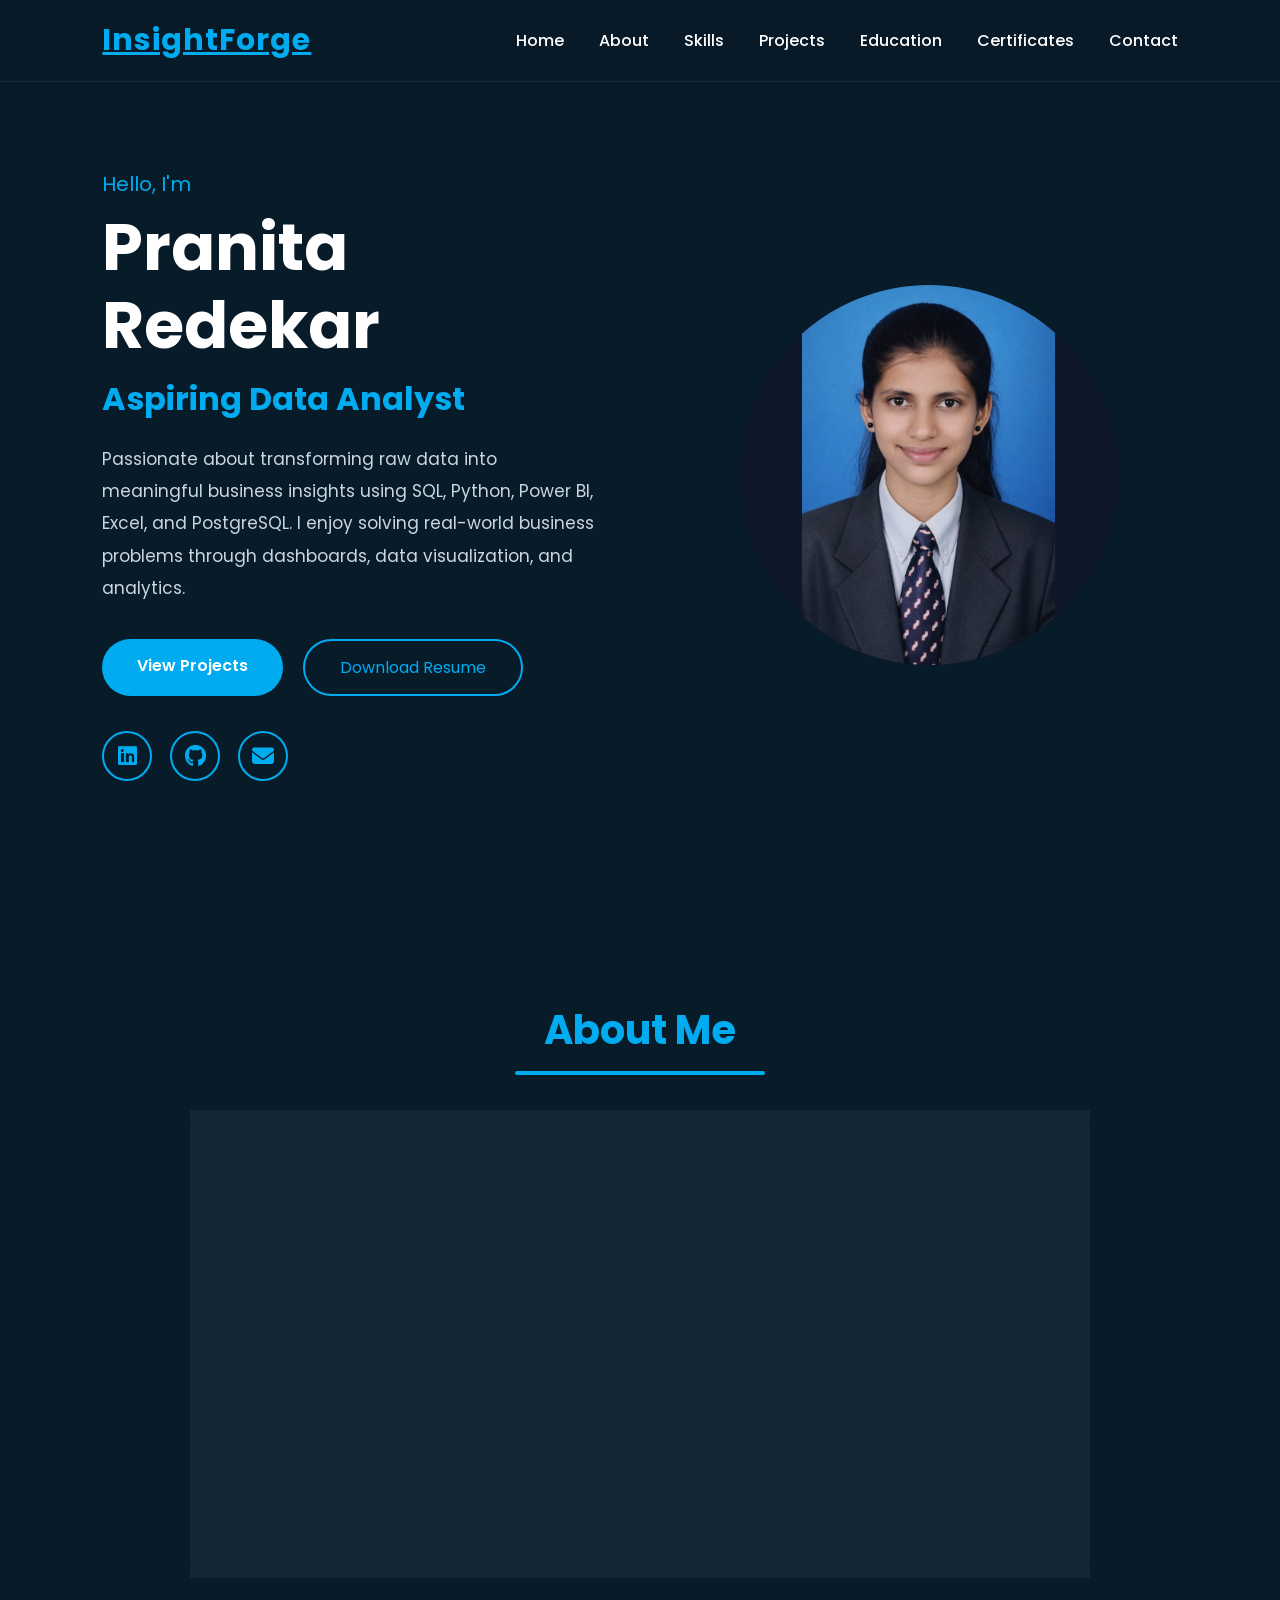
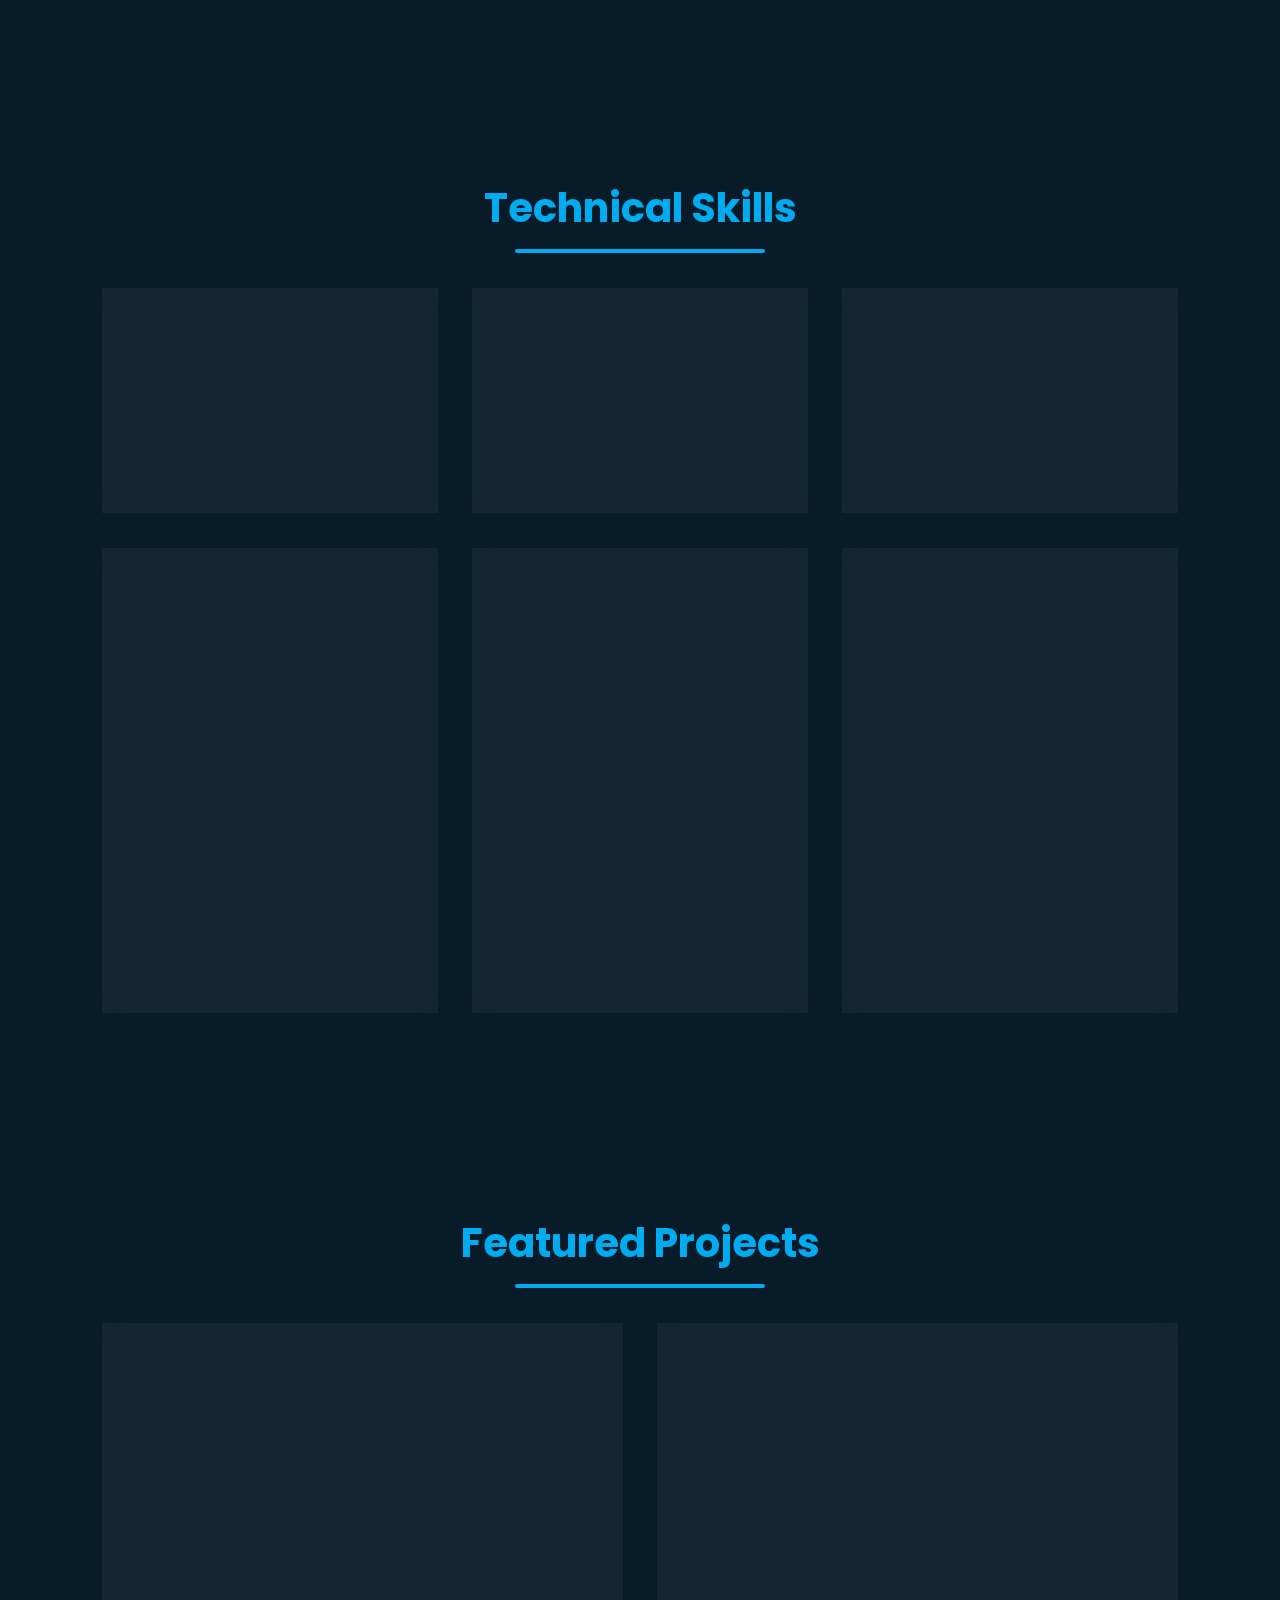
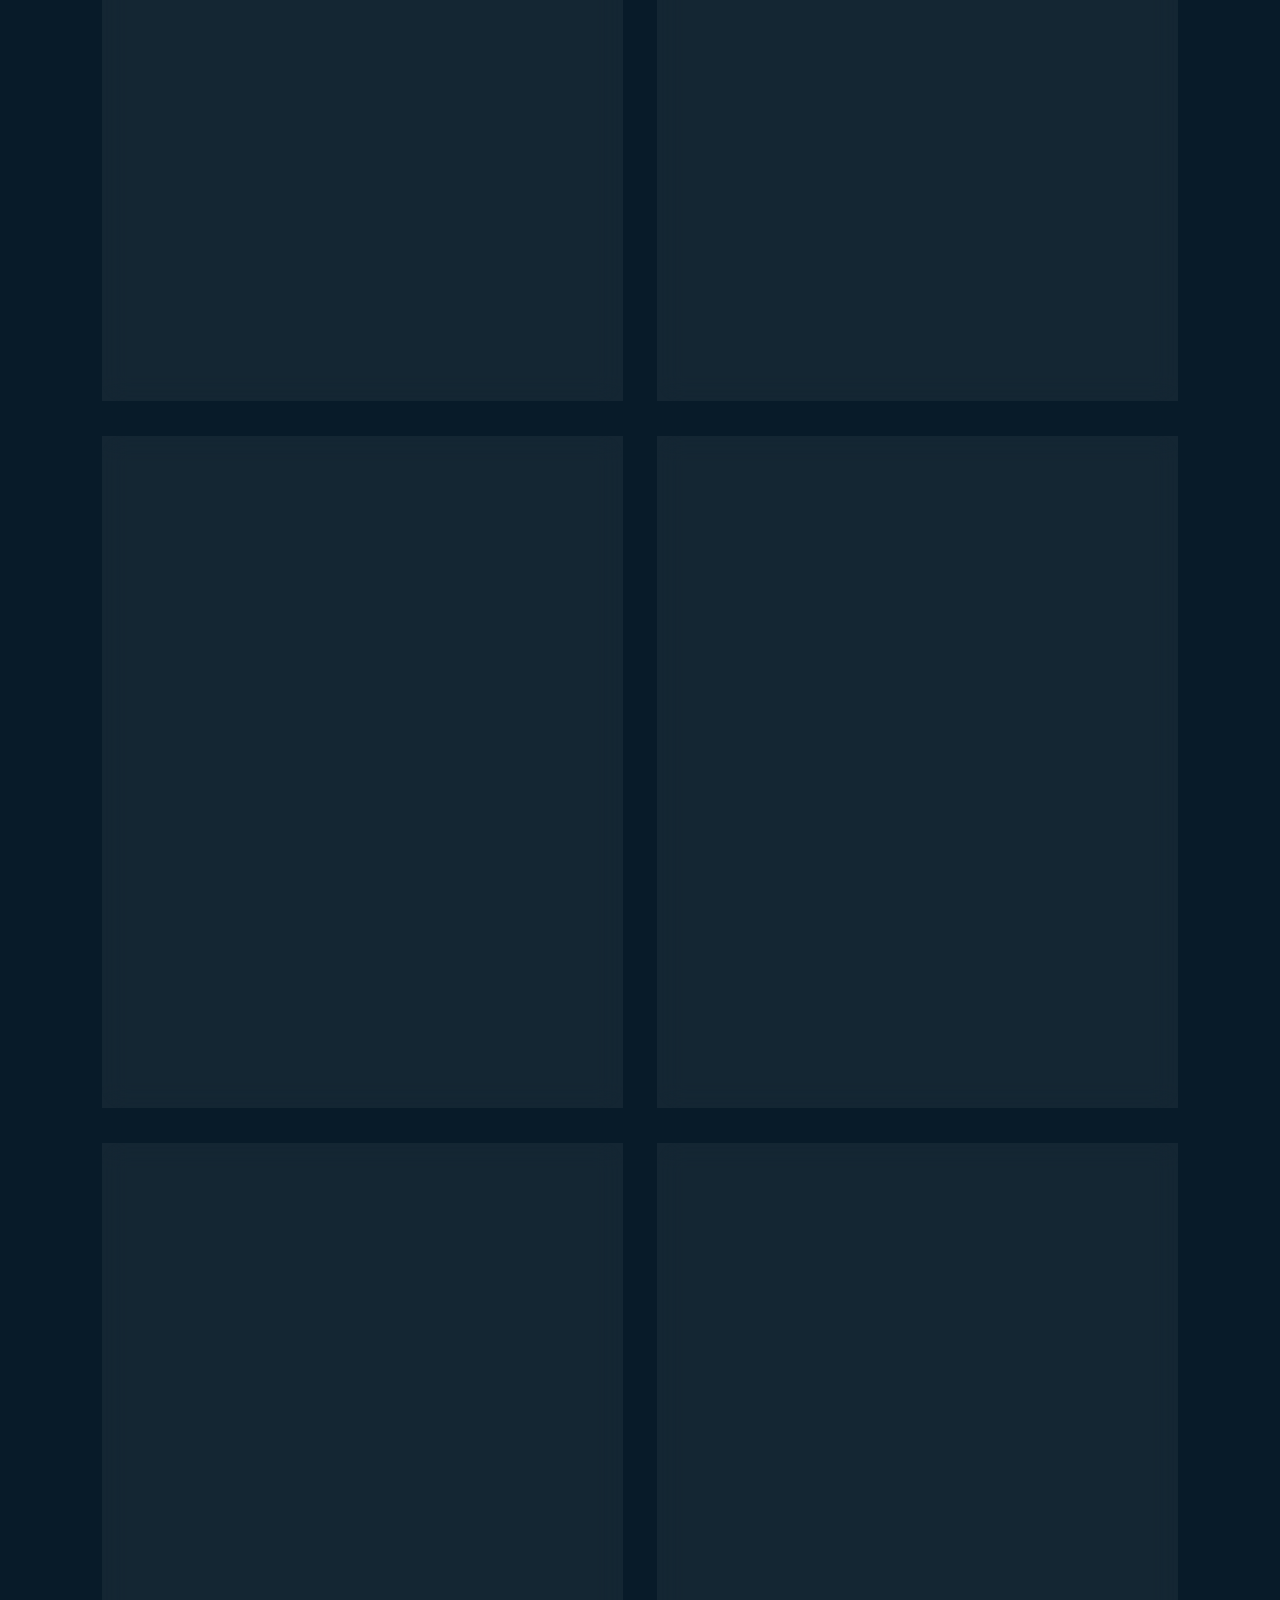
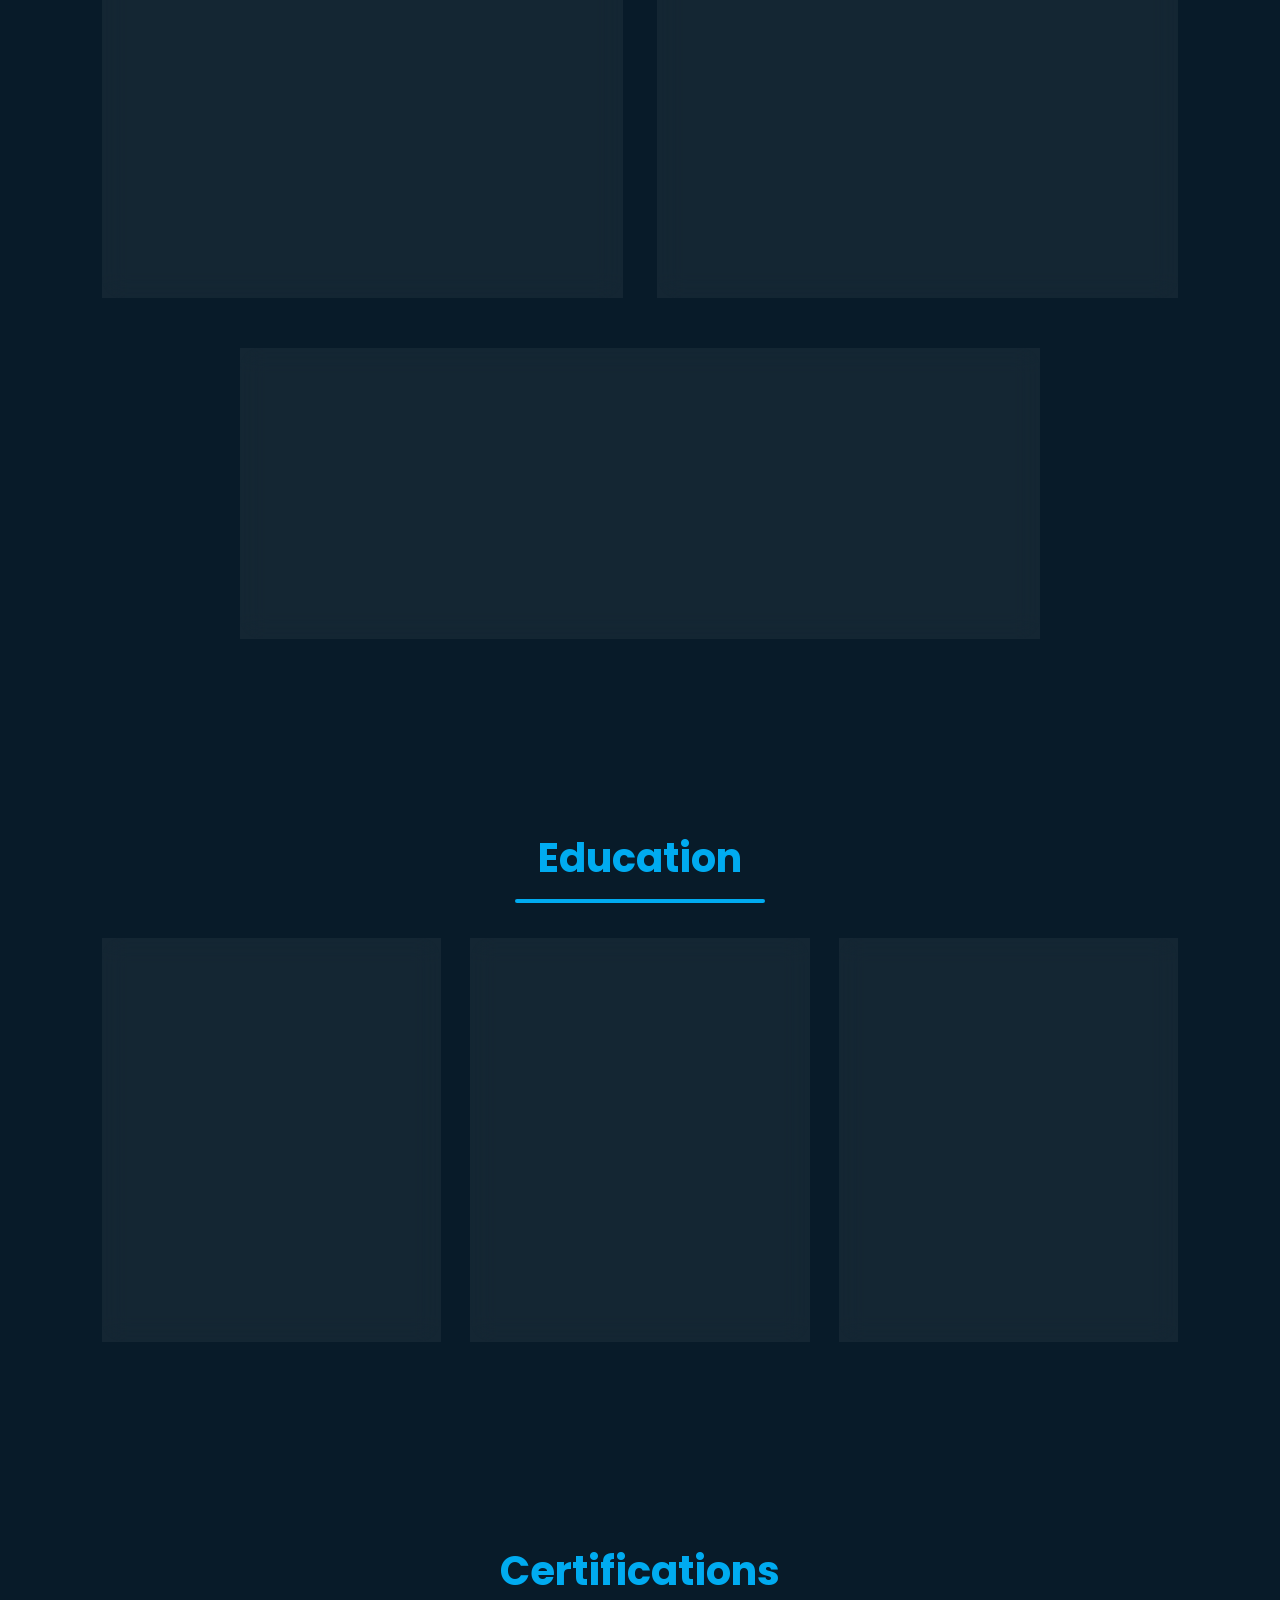
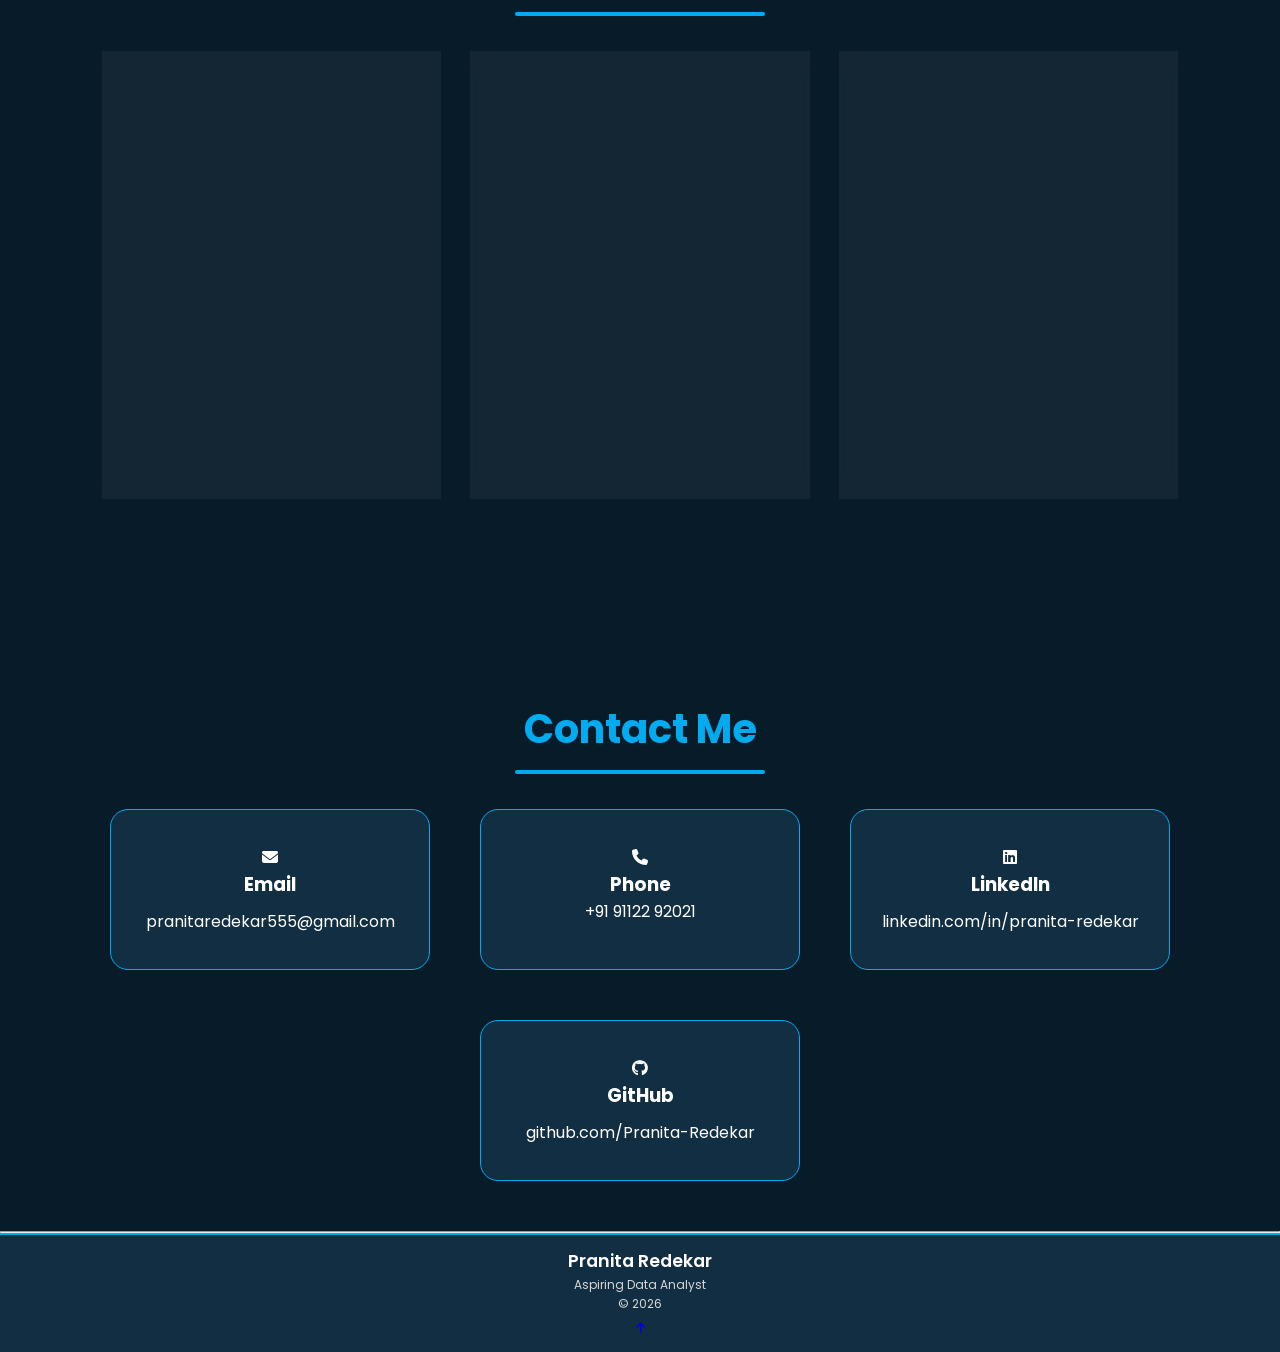
==== commit c8b7d0ab: "Add files via upload" ====
--- a/index.html
+++ b/index.html
@@ -13,6 +13,8 @@
     <!-- Font Awesome -->
     <link rel="stylesheet"
     href="https://cdnjs.cloudflare.com/ajax/libs/font-awesome/6.5.2/css/all.min.css">
+
+    <meta name="viewport" content="width=device-width, initial-scale=1.0">
 
 </head>
 
@@ -71,7 +73,7 @@
             View Projects
         </a>
 
-        <a href="D:\Data Analytics\Portfolio\Data Analyst - Pranita Redekar.pdf" class="btn-outline" download>
+        <a href="Certificates/Data Analyst  -Pranita Redekar Resume.pdf" class="btn-outline" download>
             Download Resume
         </a>
 
@@ -99,7 +101,7 @@
 
 <div class="hero-image">
 
-    <img src="/Images/New.jpeg" alt="Profile height=100" >
+    <img src="Images/New.jpeg" alt="Profile" height="100" >
 
 </div>
 
@@ -262,7 +264,7 @@
 
 <div class="project-card">
 
-<img src="D:\Data Analytics\Portfolio\Images\Customer Shopping Behavior.png"
+<img src="Images/Customer Shopping Behavior.png"
 alt="Customer Shopping Dashboard">
 
 <div class="project-content">
@@ -318,7 +320,7 @@
 
 <div class="project-card">
 
-<img src="D:\Data Analytics\Portfolio\Images\Pizza Sales Dashboard.png"
+<img src="Images/Pizza Sales Dashboard.png"
 alt="Pizza Dashboard">
 
 <div class="project-content">
@@ -377,7 +379,7 @@
 
 <div class="project-card">
 
-<img src="D:\Data Analytics\Portfolio\Images\Food Delivery.png"
+<img src="Images/Food Delivery.png"
 alt="Pizza Dashboard">
 
 
@@ -433,18 +435,75 @@
 
 <div class="project-card">
 
-<img src="D:\Data Analytics\Portfolio\Images\Supply Chain.png"
+<img src="Images/Supply Chain.png"  alt="Pizza Dashboard">
+
+
+
+<div class="project-content">
+
+<h3>Samsung Supply Chain Analytics</h3>
+
+<p>
+
+Developed an interactive Samsung Supply Chain Analytics Dashboard in Power BI to analyze supplier performance, inventory, shipments, customer insights, and key business KPIs. The dashboard provides actionable insights through interactive visualizations, helping optimize supply chain operations and support data-driven decision-making.
+</p>
+
+<div class="tech-stack">
+
+<span>Power BI</span>
+
+<span>Power Query</span>
+
+<span>Data Cleaning</span>
+
+
+</div>
+<br>
+<br>
+
+<div class="project-links">
+
+<a href="https://github.com/Pranita-Redekar/Samsung-Supply-Chain-Project-Power-BI"
+target="_blank">
+
+<i class="fab fa-github"></i>
+
+GitHub
+
+</a>
+
+<a href="https://app.powerbi.com/"
+target="_blank">
+
+<i class="fas fa-chart-line"></i>
+
+Live Dashboard
+
+</a>
+
+</div>
+
+</div>
+
+</div>
+
+
+
+<!-- Project 5 -->
+
+<div class="project-card">
+
+<img src="Images/Swiggy Sales.png"
 alt="Pizza Dashboard">
 
 
-
 <div class="project-content">
 
-<h3>Samsung Supply Chain Analytics</h3>
-
-<p>
-
-Developed an interactive Samsung Supply Chain Analytics Dashboard in Power BI to analyze supplier performance, inventory, shipments, customer insights, and key business KPIs. The dashboard provides actionable insights through interactive visualizations, helping optimize supply chain operations and support data-driven decision-making.
+<h3>Swiggy Instamart Sales Analysis</h3>
+
+<p>
+
+Developed an interactive Power BI dashboard to analyze Swiggy Instamart sales performance using key business metrics such as sales, orders, and customer ratings. The dashboard provides insights into product categories, outlet types, city tiers, and shop sizes through interactive visualizations and filters, enabling data-driven business decisions.
 </p>
 
 <div class="tech-stack">
@@ -457,12 +516,11 @@
 
 
 </div>
-<br>
-<br>
+<br><br>
 
 <div class="project-links">
 
-<a href="https://github.com/Pranita-Redekar/Samsung-Supply-Chain-Project-Power-BI"
+<a href="https://github.com/Pranita-Redekar/Swiggy-Instamart-Sales-Performance-Dashboard-Power-BI"
 target="_blank">
 
 <i class="fab fa-github"></i>
@@ -487,68 +545,11 @@
 </div>
 
 
-
-<!-- Project 5 -->
+<!-- Project 6 -->
 
 <div class="project-card">
 
-<img src="D:\Data Analytics\Portfolio\Images\Swiggy Sales.png"
-alt="Pizza Dashboard">
-
-
-<div class="project-content">
-
-<h3>Swiggy Instamart Sales Analysis</h3>
-
-<p>
-
-Developed an interactive Power BI dashboard to analyze Swiggy Instamart sales performance using key business metrics such as sales, orders, and customer ratings. The dashboard provides insights into product categories, outlet types, city tiers, and shop sizes through interactive visualizations and filters, enabling data-driven business decisions.
-</p>
-
-<div class="tech-stack">
-
-<span>Power BI</span>
-
-<span>Power Query</span>
-
-<span>Data Cleaning</span>
-
-
-</div>
-<br><br>
-
-<div class="project-links">
-
-<a href="https://github.com/Pranita-Redekar/Swiggy-Instamart-Sales-Performance-Dashboard-Power-BI"
-target="_blank">
-
-<i class="fab fa-github"></i>
-
-GitHub
-
-</a>
-
-<a href="https://app.powerbi.com/"
-target="_blank">
-
-<i class="fas fa-chart-line"></i>
-
-Live Dashboard
-
-</a>
-
-</div>
-
-</div>
-
-</div>
-
-
-<!-- Project 6 -->
-
-<div class="project-card">
-
-<img src="D:\Data Analytics\Portfolio\Images\HR Analytics.png"
+<img src="Images/HR Analytics.png"
 alt="Pizza Dashboard">
 
 
